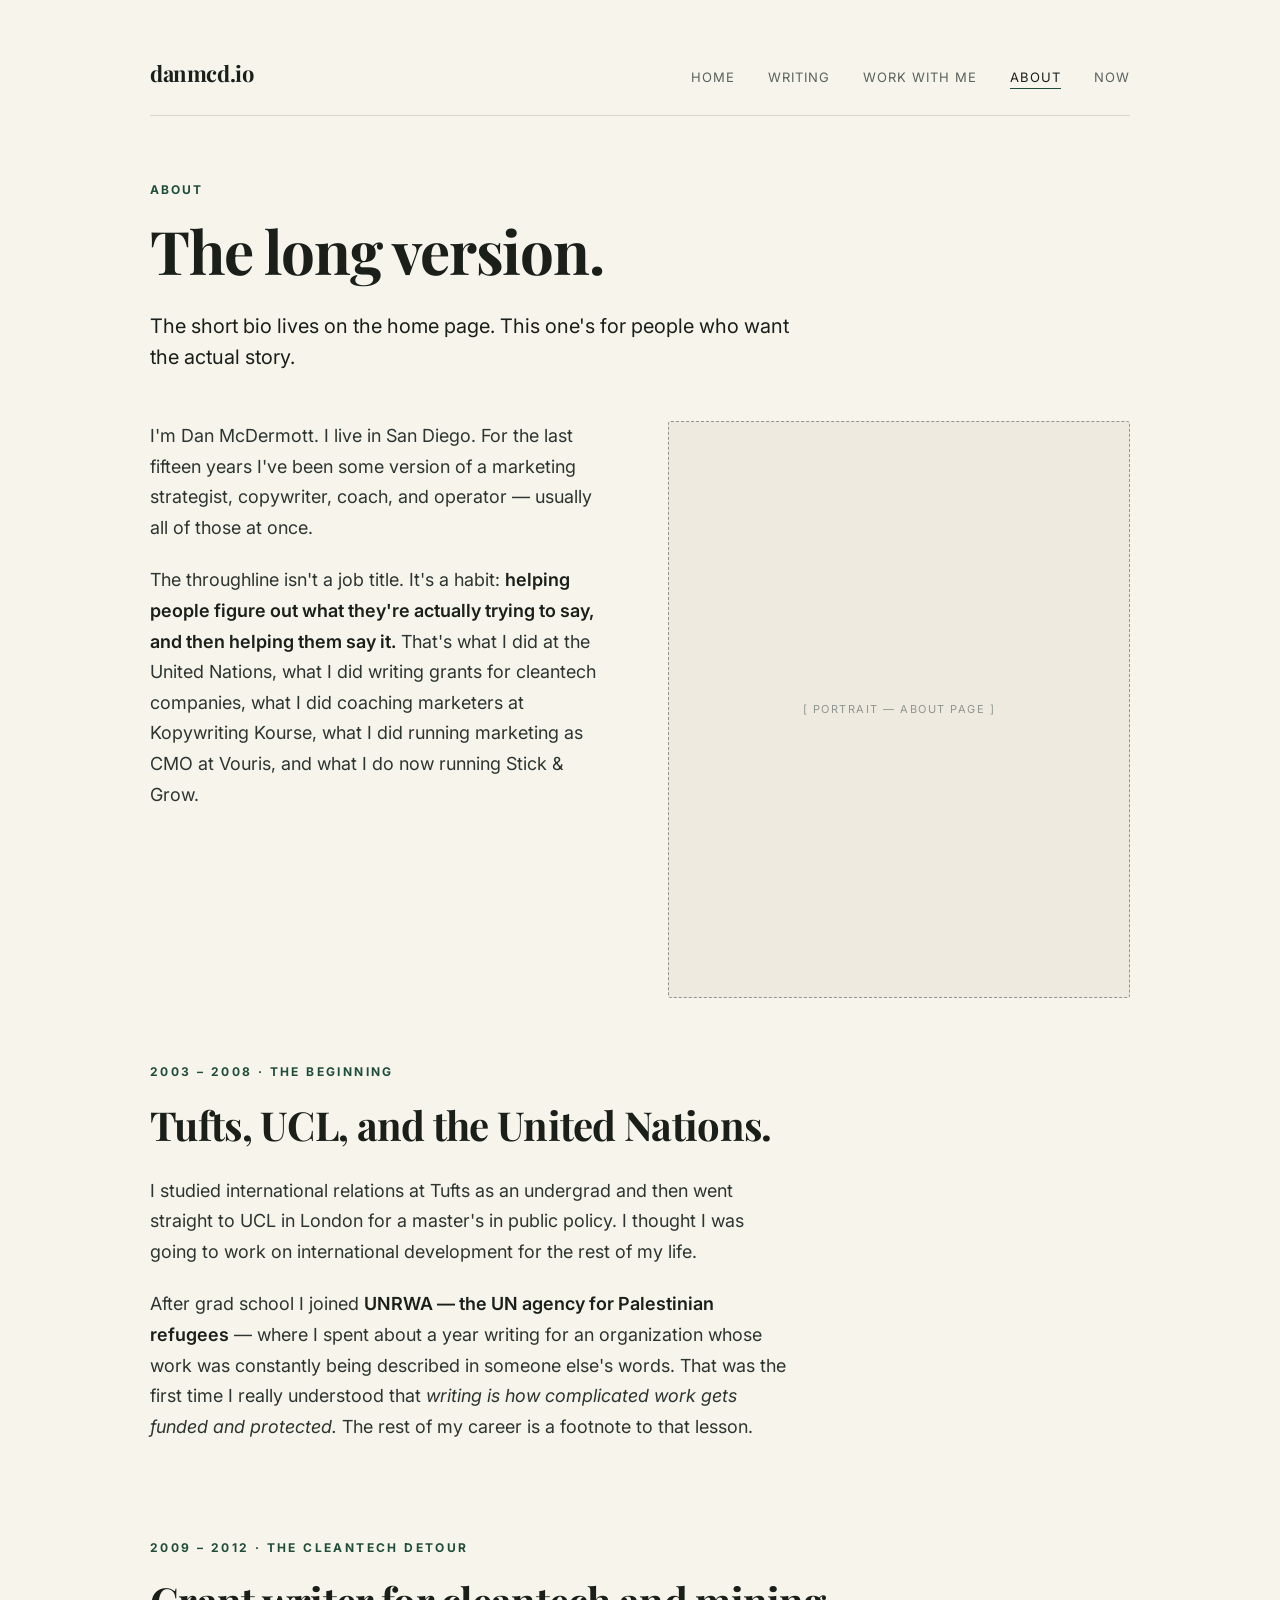
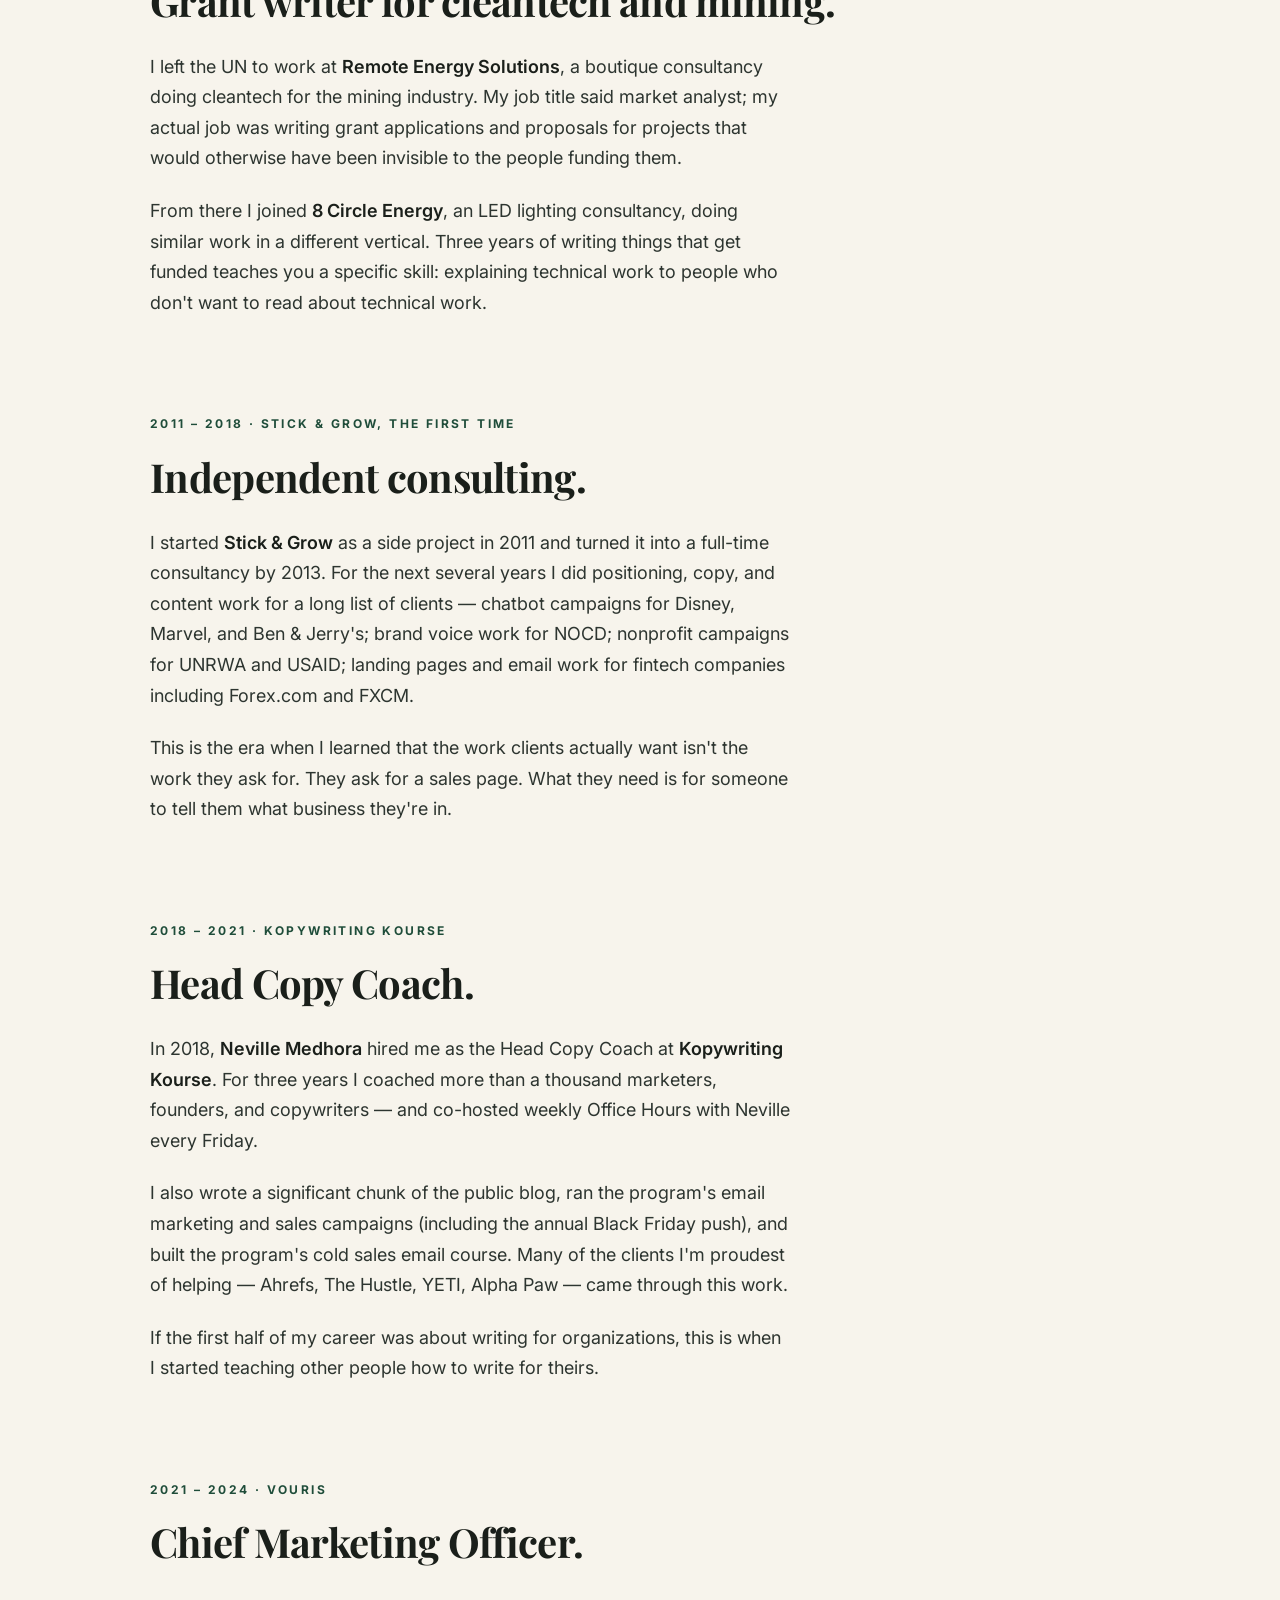
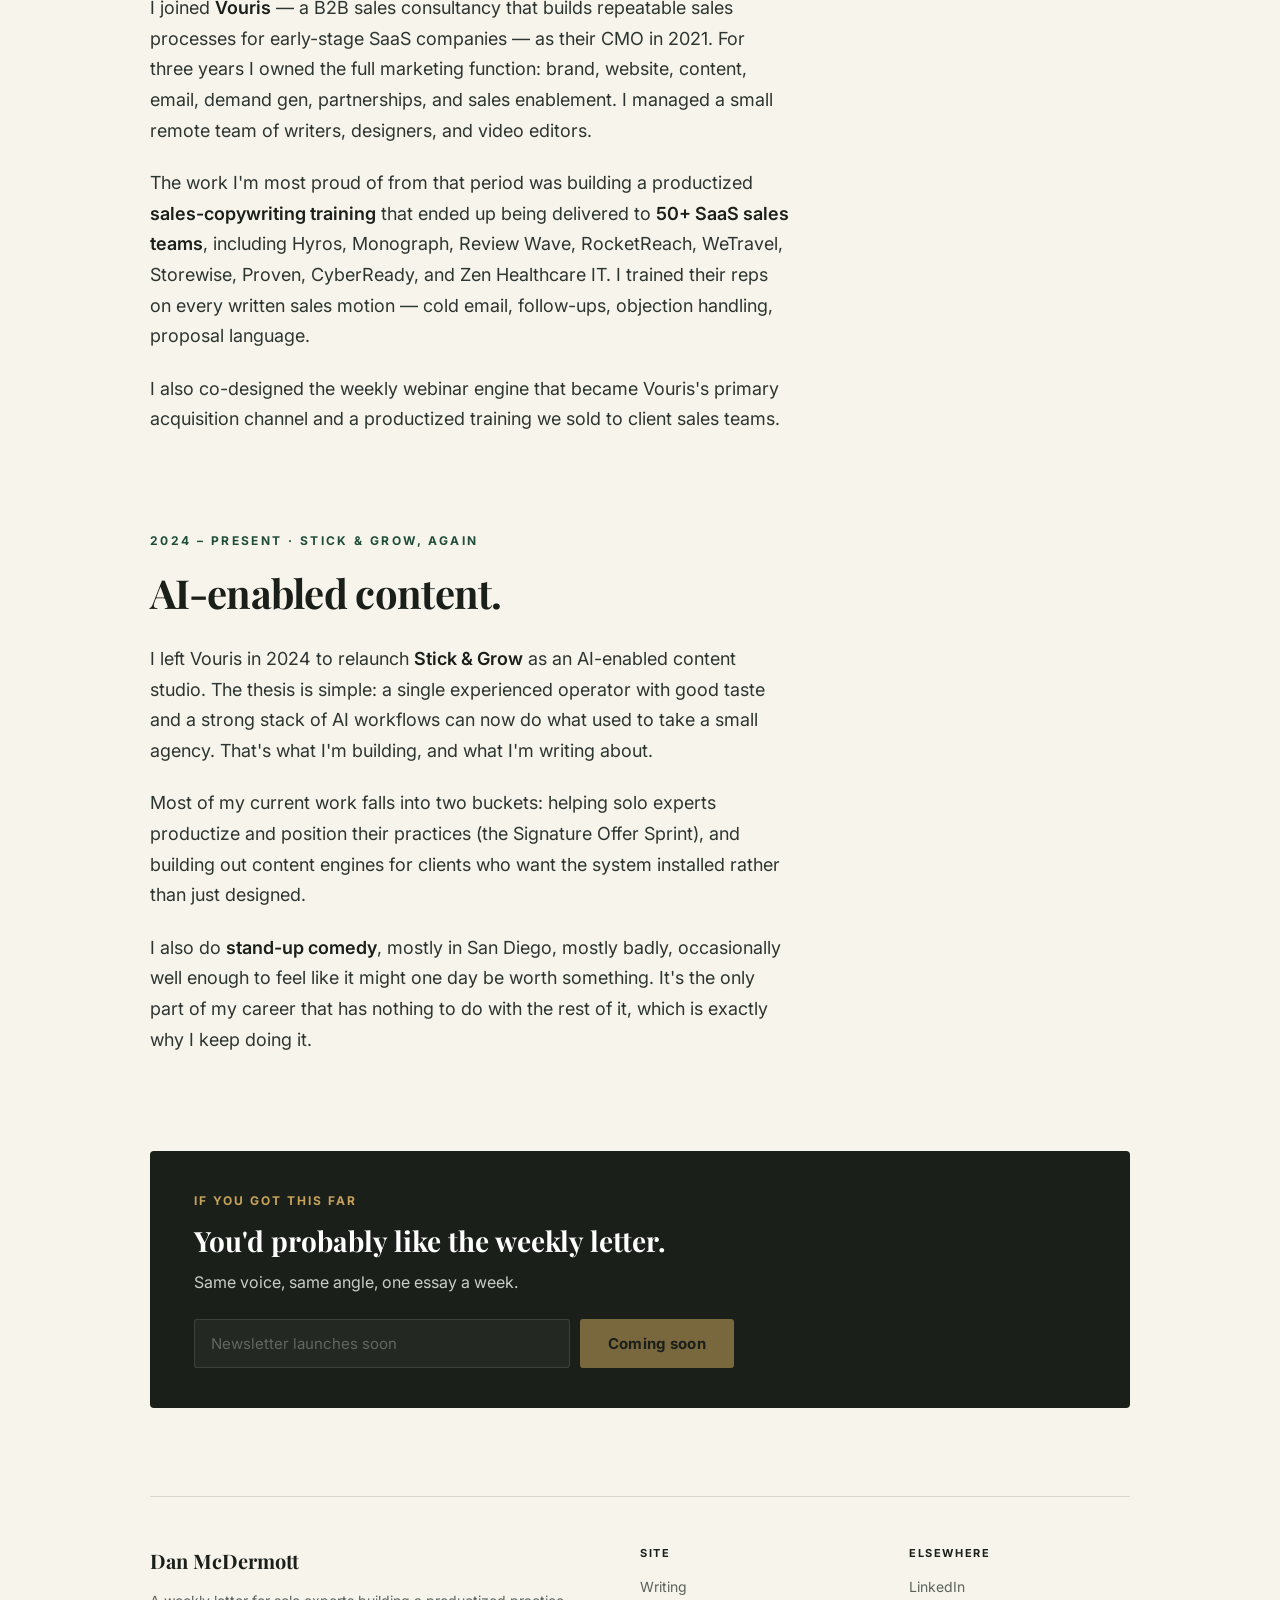
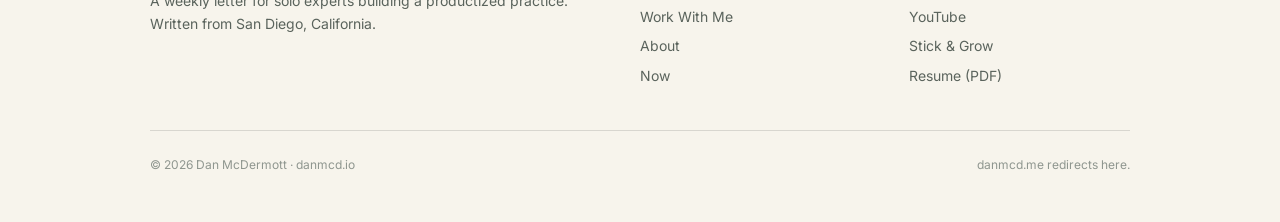
==== about.html @ 6cf6d6eb "Initial commit — danmcd.io personal site 5-page editorial static site for solo consultants and coach" ====
<!DOCTYPE html>
<html lang="en">
<head>
  <meta charset="UTF-8" />
  <meta name="viewport" content="width=device-width, initial-scale=1.0" />
  <title>About — Dan McDermott</title>
  <meta name="description" content="The long version of Dan McDermott's career — from the UN to cleantech to Kopywriting Kourse to Vouris to Stick & Grow." />
  <link rel="preconnect" href="https://fonts.googleapis.com" />
  <link rel="preconnect" href="https://fonts.gstatic.com" crossorigin />
  <link href="https://fonts.googleapis.com/css2?family=Inter:wght@400;500;600;700&family=Playfair+Display:ital,wght@0,400;0,700;1,700&display=swap" rel="stylesheet" />
  <link rel="stylesheet" href="styles.css" />
</head>
<body>

<div class="page">

  <header class="topbar">
    <div class="brand"><a href="index.html">danmcd.io</a></div>
    <nav>
      <a href="index.html">Home</a>
      <a href="writing.html">Writing</a>
      <a href="work.html">Work With Me</a>
      <a href="about.html" class="active">About</a>
      <a href="now.html">Now</a>
    </nav>
  </header>

  <!-- ============ HEADER ============ -->
  <section style="margin-bottom: 48px;">
    <span class="eyebrow">About</span>
    <h1>The long version.</h1>
    <p class="lead" style="margin-top: 24px;">
      The short bio lives on the home page. This one's for people who want the actual story.
    </p>
  </section>

  <!-- ============ PHOTO + INTRO ============ -->
  <div class="two-col" style="margin-bottom: 64px; gap: 56px;">
    <div class="prose-bio">
      <p>I'm Dan McDermott. I live in San Diego. For the last fifteen years I've been some version of a marketing strategist, copywriter, coach, and operator — usually all of those at once.</p>
      <p>The throughline isn't a job title. It's a habit: <strong>helping people figure out what they're actually trying to say, and then helping them say it.</strong> That's what I did at the United Nations, what I did writing grants for cleantech companies, what I did coaching marketers at Kopywriting Kourse, what I did running marketing as CMO at Vouris, and what I do now running Stick &amp; Grow.</p>
    </div>
    <div class="photo portrait" data-placeholder>
      <!-- Replace with: <img src="assets/images/about-portrait.jpg" alt="Dan McDermott" /> -->
      [ Portrait — about page ]
    </div>
  </div>

  <!-- ============ STORY SECTIONS ============ -->
  <section>
    <div class="container" style="margin: 0;">
      <span class="section-eyebrow">2003 – 2008 · The beginning</span>
      <h2>Tufts, UCL, and the United Nations.</h2>
      <div class="prose-bio" style="margin-top: 24px;">
        <p>I studied international relations at Tufts as an undergrad and then went straight to UCL in London for a master's in public policy. I thought I was going to work on international development for the rest of my life.</p>
        <p>After grad school I joined <strong>UNRWA — the UN agency for Palestinian refugees</strong> — where I spent about a year writing for an organization whose work was constantly being described in someone else's words. That was the first time I really understood that <em>writing is how complicated work gets funded and protected.</em> The rest of my career is a footnote to that lesson.</p>
      </div>
    </div>
  </section>

  <section>
    <div class="container" style="margin: 0;">
      <span class="section-eyebrow">2009 – 2012 · The cleantech detour</span>
      <h2>Grant writer for cleantech and mining.</h2>
      <div class="prose-bio" style="margin-top: 24px;">
        <p>I left the UN to work at <strong>Remote Energy Solutions</strong>, a boutique consultancy doing cleantech for the mining industry. My job title said market analyst; my actual job was writing grant applications and proposals for projects that would otherwise have been invisible to the people funding them.</p>
        <p>From there I joined <strong>8 Circle Energy</strong>, an LED lighting consultancy, doing similar work in a different vertical. Three years of writing things that get funded teaches you a specific skill: explaining technical work to people who don't want to read about technical work.</p>
      </div>
    </div>
  </section>

  <section>
    <div class="container" style="margin: 0;">
      <span class="section-eyebrow">2011 – 2018 · Stick &amp; Grow, the first time</span>
      <h2>Independent consulting.</h2>
      <div class="prose-bio" style="margin-top: 24px;">
        <p>I started <strong>Stick &amp; Grow</strong> as a side project in 2011 and turned it into a full-time consultancy by 2013. For the next several years I did positioning, copy, and content work for a long list of clients — chatbot campaigns for Disney, Marvel, and Ben &amp; Jerry's; brand voice work for NOCD; nonprofit campaigns for UNRWA and USAID; landing pages and email work for fintech companies including Forex.com and FXCM.</p>
        <p>This is the era when I learned that the work clients actually want isn't the work they ask for. They ask for a sales page. What they need is for someone to tell them what business they're in.</p>
      </div>
    </div>
  </section>

  <section>
    <div class="container" style="margin: 0;">
      <span class="section-eyebrow">2018 – 2021 · Kopywriting Kourse</span>
      <h2>Head Copy Coach.</h2>
      <div class="prose-bio" style="margin-top: 24px;">
        <p>In 2018, <strong>Neville Medhora</strong> hired me as the Head Copy Coach at <strong>Kopywriting Kourse</strong>. For three years I coached more than a thousand marketers, founders, and copywriters — and co-hosted weekly Office Hours with Neville every Friday.</p>
        <p>I also wrote a significant chunk of the public blog, ran the program's email marketing and sales campaigns (including the annual Black Friday push), and built the program's cold sales email course. Many of the clients I'm proudest of helping — Ahrefs, The Hustle, YETI, Alpha Paw — came through this work.</p>
        <p>If the first half of my career was about writing for organizations, this is when I started teaching other people how to write for theirs.</p>
      </div>
    </div>
  </section>

  <section>
    <div class="container" style="margin: 0;">
      <span class="section-eyebrow">2021 – 2024 · Vouris</span>
      <h2>Chief Marketing Officer.</h2>
      <div class="prose-bio" style="margin-top: 24px;">
        <p>I joined <strong>Vouris</strong> — a B2B sales consultancy that builds repeatable sales processes for early-stage SaaS companies — as their CMO in 2021. For three years I owned the full marketing function: brand, website, content, email, demand gen, partnerships, and sales enablement. I managed a small remote team of writers, designers, and video editors.</p>
        <p>The work I'm most proud of from that period was building a productized <strong>sales-copywriting training</strong> that ended up being delivered to <strong>50+ SaaS sales teams</strong>, including Hyros, Monograph, Review Wave, RocketReach, WeTravel, Storewise, Proven, CyberReady, and Zen Healthcare IT. I trained their reps on every written sales motion — cold email, follow-ups, objection handling, proposal language.</p>
        <p>I also co-designed the weekly webinar engine that became Vouris's primary acquisition channel and a productized training we sold to client sales teams.</p>
      </div>
    </div>
  </section>

  <section>
    <div class="container" style="margin: 0;">
      <span class="section-eyebrow">2024 – present · Stick &amp; Grow, again</span>
      <h2>AI-enabled content.</h2>
      <div class="prose-bio" style="margin-top: 24px;">
        <p>I left Vouris in 2024 to relaunch <strong>Stick &amp; Grow</strong> as an AI-enabled content studio. The thesis is simple: a single experienced operator with good taste and a strong stack of AI workflows can now do what used to take a small agency. That's what I'm building, and what I'm writing about.</p>
        <p>Most of my current work falls into two buckets: helping solo experts productize and position their practices (the Signature Offer Sprint), and building out content engines for clients who want the system installed rather than just designed.</p>
        <p>I also do <strong>stand-up comedy</strong>, mostly in San Diego, mostly badly, occasionally well enough to feel like it might one day be worth something. It's the only part of my career that has nothing to do with the rest of it, which is exactly why I keep doing it.</p>
      </div>
    </div>
  </section>

  <!-- ============ CTA ============ -->
  <div class="optin" style="margin-top: 64px;">
    <div class="optin-lead">If you got this far</div>
    <div class="optin-title">You'd probably like the weekly letter.</div>
    <div class="optin-body">
      Same voice, same angle, one essay a week.
    </div>
    <form class="optin-form" action="#" method="post" onsubmit="event.preventDefault(); return false;">
      <input class="optin-input" type="email" placeholder="Newsletter launches soon" disabled aria-disabled="true" />
      <button class="optin-btn" type="button" disabled aria-disabled="true">Coming soon</button>
    </form>
  </div>

  <!-- ============ FOOTER ============ -->
  <footer>
    <div class="foot-grid">
      <div>
        <div class="foot-brand">Dan McDermott</div>
        <p style="font-size: 14px; color: var(--muted); margin-bottom: 0;">
          A weekly letter for solo experts building a productized practice. Written from San Diego, California.
        </p>
      </div>
      <div class="foot-col">
        <h4>Site</h4>
        <a href="writing.html">Writing</a>
        <a href="work.html">Work With Me</a>
        <a href="about.html">About</a>
        <a href="now.html">Now</a>
      </div>
      <div class="foot-col">
        <h4>Elsewhere</h4>
        <a href="https://linkedin.com/in/danmcdermott">LinkedIn</a>
        <a href="#">YouTube</a>
        <a href="https://stickandgrow.co">Stick &amp; Grow</a>
        <a href="assets/Dan-McDermott-Resume.pdf">Resume (PDF)</a>
      </div>
    </div>
    <div class="foot-bottom">
      <span>© 2026 Dan McDermott · danmcd.io</span>
      <span>danmcd.me redirects here.</span>
    </div>
  </footer>

</div>

</body>
</html>
---- styles.css ----
/* =====================================================================
   danmcd.io — shared styles
   Editorial-magazine personal site. Forest green + warm gold on cream.
   Built for browser display (not print). Photos sit in /assets/images/.
   ===================================================================== */

:root {
  --ink: #1a1f1a;
  --body: #2d3530;
  --muted: #5a635c;
  --light: #8f968f;
  --rule: #d8d6cf;
  --accent: #1f4d3a;      /* deep forest green */
  --accent-soft: #2a5f48;
  --paper: #f7f4ec;       /* warm cream */
  --paper-deep: #efeae0;
  --highlight: #c8a35a;   /* warm gold */
  --white: #ffffff;

  --serif: 'Playfair Display', 'Source Serif Pro', Georgia, 'Times New Roman', serif;
  --sans: 'Inter', 'Helvetica Neue', -apple-system, BlinkMacSystemFont, Arial, sans-serif;
}

/* ============ RESET ============ */
*, *::before, *::after { box-sizing: border-box; margin: 0; padding: 0; }

html { scroll-behavior: smooth; }

body {
  font-family: var(--sans);
  font-size: 17px;
  line-height: 1.6;
  color: var(--body);
  background: var(--paper);
  -webkit-font-smoothing: antialiased;
  -moz-osx-font-smoothing: grayscale;
}

a { color: var(--accent); text-decoration: none; transition: opacity 0.15s ease; }
a:hover { opacity: 0.7; }

img { max-width: 100%; height: auto; display: block; }

/* ============ LAYOUT ============ */
.page {
  max-width: 1100px;
  margin: 0 auto;
  padding: 56px 60px 48px;
}
.container { max-width: 720px; margin: 0 auto; }
.wide { max-width: 900px; margin: 0 auto; }

/* ============ TOP BAR ============ */
.topbar {
  display: flex;
  justify-content: space-between;
  align-items: baseline;
  padding-bottom: 24px;
  margin-bottom: 64px;
  border-bottom: 0.5px solid var(--rule);
}
.topbar .brand {
  font-family: var(--serif);
  font-size: 22px;
  font-weight: 700;
  color: var(--ink);
  letter-spacing: -0.4px;
}
.topbar .brand a { color: var(--ink); }
.topbar nav {
  font-size: 13px;
  letter-spacing: 1px;
  text-transform: uppercase;
  color: var(--muted);
}
.topbar nav a {
  color: var(--muted);
  margin-left: 28px;
}
.topbar nav a.active {
  color: var(--ink);
  border-bottom: 1.5px solid var(--accent);
  padding-bottom: 3px;
}

/* ============ TYPOGRAPHY ============ */
h1 {
  font-family: var(--serif);
  font-size: 60px;
  line-height: 1.06;
  font-weight: 700;
  color: var(--ink);
  letter-spacing: -1.2px;
  margin-bottom: 28px;
}
h1 em, h2 em, h3 em {
  font-style: italic;
  color: var(--accent);
  font-weight: 700;
}

h2 {
  font-family: var(--serif);
  font-size: 40px;
  line-height: 1.15;
  font-weight: 700;
  color: var(--ink);
  letter-spacing: -0.7px;
  margin-bottom: 28px;
}

h3 {
  font-family: var(--serif);
  font-size: 24px;
  line-height: 1.25;
  font-weight: 700;
  color: var(--ink);
  margin-bottom: 12px;
}

p {
  margin-bottom: 18px;
  font-size: 17px;
  line-height: 1.65;
}

p.lead {
  font-size: 20px;
  line-height: 1.55;
  color: var(--ink);
  max-width: 640px;
}

strong { color: var(--ink); font-weight: 600; }

.eyebrow {
  font-size: 12px;
  text-transform: uppercase;
  letter-spacing: 2px;
  color: var(--accent);
  font-weight: 700;
  margin-bottom: 20px;
  display: block;
}

.section-eyebrow {
  font-size: 12px;
  text-transform: uppercase;
  letter-spacing: 2.4px;
  color: var(--accent);
  font-weight: 700;
  margin-bottom: 20px;
  display: block;
}

/* ============ SECTIONS ============ */
section { margin-bottom: 96px; }
section:last-child { margin-bottom: 0; }

.divider {
  border-top: 0.5px solid var(--rule);
  margin: 64px 0;
}

/* ============ HERO ============ */
.hero {
  display: grid;
  grid-template-columns: 1.6fr 1fr;
  gap: 56px;
  align-items: center;
  margin-bottom: 88px;
}
.hero-sub {
  font-size: 19px;
  line-height: 1.55;
  color: var(--body);
  max-width: 560px;
}

/* ============ PHOTOS ============ */
.photo {
  background: var(--paper-deep);
  border-radius: 3px;
  overflow: hidden;
  display: flex;
  align-items: center;
  justify-content: center;
}
.photo img { width: 100%; height: 100%; object-fit: cover; }
.photo.portrait { aspect-ratio: 4 / 5; }
.photo.square { aspect-ratio: 1 / 1; }
.photo.wide { aspect-ratio: 16 / 9; }
.photo.landscape { aspect-ratio: 3 / 2; }

/* placeholder treatment when no image is set */
.photo[data-placeholder] {
  border: 1px dashed var(--light);
  color: var(--light);
  font-size: 11px;
  letter-spacing: 1.5px;
  text-transform: uppercase;
  text-align: center;
  padding: 24px;
}

/* ============ OPT-IN ============ */
.optin {
  background: var(--ink);
  color: var(--paper);
  padding: 40px 44px;
  border-radius: 4px;
  margin-bottom: 88px;
}
.optin-lead {
  font-size: 12px;
  text-transform: uppercase;
  letter-spacing: 2px;
  color: var(--highlight);
  font-weight: 700;
  margin-bottom: 14px;
}
.optin-title {
  font-family: var(--serif);
  font-size: 28px;
  font-weight: 700;
  line-height: 1.2;
  margin-bottom: 12px;
  color: var(--white);
}
.optin-body {
  font-size: 16px;
  color: #c8cec9;
  margin-bottom: 24px;
  max-width: 560px;
  line-height: 1.55;
}
.optin-form {
  display: flex;
  gap: 10px;
  align-items: stretch;
  max-width: 540px;
}
.optin-input {
  flex: 1;
  background: rgba(255,255,255,0.07);
  border: 1px solid rgba(255,255,255,0.2);
  color: var(--paper);
  padding: 14px 16px;
  border-radius: 3px;
  font-size: 15px;
  font-family: inherit;
  outline: none;
  transition: border-color 0.15s ease;
}
.optin-input::placeholder { color: var(--light); }
.optin-input:focus { border-color: var(--highlight); }
.optin-btn {
  background: var(--highlight);
  color: var(--ink);
  padding: 14px 28px;
  border: none;
  border-radius: 3px;
  font-size: 15px;
  font-weight: 700;
  font-family: inherit;
  letter-spacing: 0.3px;
  cursor: pointer;
  white-space: nowrap;
  transition: opacity 0.15s ease;
}
.optin-btn:hover { opacity: 0.9; }
.optin-btn:disabled { opacity: 0.55; cursor: not-allowed; }
.optin-btn:disabled:hover { opacity: 0.55; }
.optin-input:disabled { opacity: 0.6; cursor: not-allowed; }
.optin-fineprint {
  margin-top: 16px;
  font-size: 13px;
  color: var(--light);
}

/* ============ BULLETS ============ */
.bullets {
  list-style: none;
  margin-top: 24px;
}
.bullets li {
  padding-left: 32px;
  position: relative;
  margin-bottom: 18px;
  font-size: 17px;
  line-height: 1.6;
}
.bullets li::before {
  content: "→";
  position: absolute;
  left: 0;
  top: 0;
  color: var(--accent);
  font-weight: 700;
}

/* ============ TWO-COL ============ */
.two-col {
  display: grid;
  grid-template-columns: 1fr 1fr;
  gap: 64px;
  align-items: start;
}
.two-col.flip { grid-template-columns: 0.85fr 1.4fr; }
.two-col.video { grid-template-columns: 1fr 1fr; gap: 32px; }

/* ============ OFFER CARDS ============ */
.offer {
  border: 1px solid var(--rule);
  background: rgba(255,255,255,0.5);
  padding: 36px 40px;
  border-radius: 4px;
  margin-bottom: 24px;
  transition: border-color 0.2s ease, transform 0.2s ease;
}
.offer:hover {
  border-color: var(--accent);
  transform: translateY(-2px);
}
.offer-tag {
  font-size: 12px;
  text-transform: uppercase;
  letter-spacing: 1.6px;
  color: var(--accent);
  font-weight: 700;
  margin-bottom: 10px;
}
.offer-name {
  font-family: var(--serif);
  font-size: 24px;
  font-weight: 700;
  color: var(--ink);
  margin-bottom: 10px;
  letter-spacing: -0.3px;
}
.offer-desc {
  font-size: 16px;
  line-height: 1.55;
  color: var(--body);
  margin-bottom: 16px;
}
.offer-meta {
  font-size: 14px;
  color: var(--muted);
  border-top: 0.5px solid var(--rule);
  padding-top: 14px;
}
.offer-meta strong { color: var(--ink); }

/* ============ TESTIMONIAL QUOTES ============ */
.quote {
  border-left: 3px solid var(--accent);
  padding: 6px 0 6px 28px;
  margin-bottom: 36px;
}
.quote-text {
  font-family: var(--serif);
  font-size: 22px;
  line-height: 1.4;
  font-style: italic;
  color: var(--ink);
  margin-bottom: 12px;
}
.quote-attr {
  font-size: 14px;
  color: var(--muted);
  letter-spacing: 0.3px;
}
.quote-attr strong { color: var(--ink); }

/* ============ PROSE BIO ============ */
.prose-bio p {
  font-size: 18px;
  line-height: 1.7;
  margin-bottom: 22px;
  max-width: 640px;
}

.client-list {
  font-size: 15px;
  color: var(--muted);
  line-height: 1.75;
  padding: 24px 28px;
  background: var(--paper-deep);
  border-radius: 3px;
  margin-top: 20px;
}
.client-list .label {
  text-transform: uppercase;
  letter-spacing: 1.5px;
  font-size: 11px;
  color: var(--accent);
  font-weight: 700;
  display: block;
  margin-bottom: 10px;
}

/* ============ VIDEO BLOCK ============ */
.video-block {
  background: var(--ink);
  border-radius: 4px;
  aspect-ratio: 16 / 9;
  display: flex;
  align-items: center;
  justify-content: center;
  margin-bottom: 14px;
  position: relative;
  overflow: hidden;
  cursor: pointer;
  transition: transform 0.2s ease;
}
.video-block:hover { transform: scale(1.01); }
.video-block .play {
  width: 72px;
  height: 72px;
  border-radius: 50%;
  background: rgba(255,255,255,0.15);
  border: 1.5px solid rgba(255,255,255,0.55);
  display: flex;
  align-items: center;
  justify-content: center;
  color: #fff;
  font-size: 22px;
  padding-left: 5px;
}
.video-block .vid-label {
  position: absolute;
  bottom: 18px;
  left: 22px;
  right: 22px;
  color: #c8cec9;
  font-size: 13px;
  letter-spacing: 0.5px;
}
.video-caption {
  font-size: 14px;
  color: var(--muted);
  font-style: italic;
  line-height: 1.5;
}

/* ============ WRITING / ARCHIVE ============ */
.essay-list {
  list-style: none;
  margin-top: 32px;
}
.essay-item {
  padding: 28px 0;
  border-bottom: 0.5px solid var(--rule);
  display: grid;
  grid-template-columns: 120px 1fr;
  gap: 32px;
  align-items: baseline;
}
.essay-item:first-child { padding-top: 0; }
.essay-date {
  font-size: 13px;
  color: var(--muted);
  letter-spacing: 0.5px;
  text-transform: uppercase;
  font-variant-numeric: tabular-nums;
}
.essay-title {
  font-family: var(--serif);
  font-size: 24px;
  font-weight: 700;
  color: var(--ink);
  letter-spacing: -0.3px;
  margin-bottom: 6px;
  line-height: 1.25;
}
.essay-title a { color: var(--ink); }
.essay-excerpt {
  font-size: 16px;
  color: var(--body);
  line-height: 1.55;
  max-width: 560px;
}

/* ============ NOW PAGE ============ */
.now-block {
  margin-bottom: 40px;
}
.now-label {
  font-size: 12px;
  text-transform: uppercase;
  letter-spacing: 2px;
  color: var(--accent);
  font-weight: 700;
  margin-bottom: 12px;
  display: block;
}
.now-content {
  font-size: 17px;
  line-height: 1.65;
}
.now-updated {
  font-size: 13px;
  color: var(--muted);
  font-style: italic;
  margin-top: 32px;
}

/* ============ FOOTER ============ */
footer {
  border-top: 0.5px solid var(--rule);
  padding-top: 48px;
  margin-top: 80px;
  color: var(--muted);
  font-size: 14px;
  line-height: 1.6;
}
footer .foot-grid {
  display: grid;
  grid-template-columns: 2fr 1fr 1fr;
  gap: 48px;
  margin-bottom: 36px;
}
footer .foot-brand {
  font-family: var(--serif);
  font-size: 20px;
  color: var(--ink);
  margin-bottom: 12px;
  font-weight: 700;
}
footer .foot-col h4 {
  font-size: 11px;
  text-transform: uppercase;
  letter-spacing: 1.6px;
  color: var(--ink);
  margin-bottom: 14px;
  font-weight: 700;
  font-family: var(--sans);
}
footer .foot-col a, footer .foot-col span {
  display: block;
  color: var(--muted);
  margin-bottom: 7px;
  font-size: 14px;
}
footer .foot-bottom {
  padding-top: 24px;
  border-top: 0.5px solid var(--rule);
  display: flex;
  justify-content: space-between;
  font-size: 12px;
  color: var(--light);
}

/* ============ RESPONSIVE ============ */
@media (max-width: 820px) {
  .page { padding: 32px 24px; }
  .topbar { flex-direction: column; gap: 18px; align-items: flex-start; margin-bottom: 40px; }
  .topbar nav a { margin-left: 0; margin-right: 20px; }
  h1 { font-size: 40px; }
  h2 { font-size: 30px; }
  .hero { grid-template-columns: 1fr; gap: 32px; }
  .two-col, .two-col.flip, .two-col.video { grid-template-columns: 1fr; gap: 32px; }
  .optin { padding: 28px 24px; }
  .optin-form { flex-direction: column; }
  .optin-btn { width: 100%; }
  .essay-item { grid-template-columns: 1fr; gap: 8px; }
  footer .foot-grid { grid-template-columns: 1fr; gap: 28px; }
  footer .foot-bottom { flex-direction: column; gap: 8px; }
  section { margin-bottom: 64px; }
}
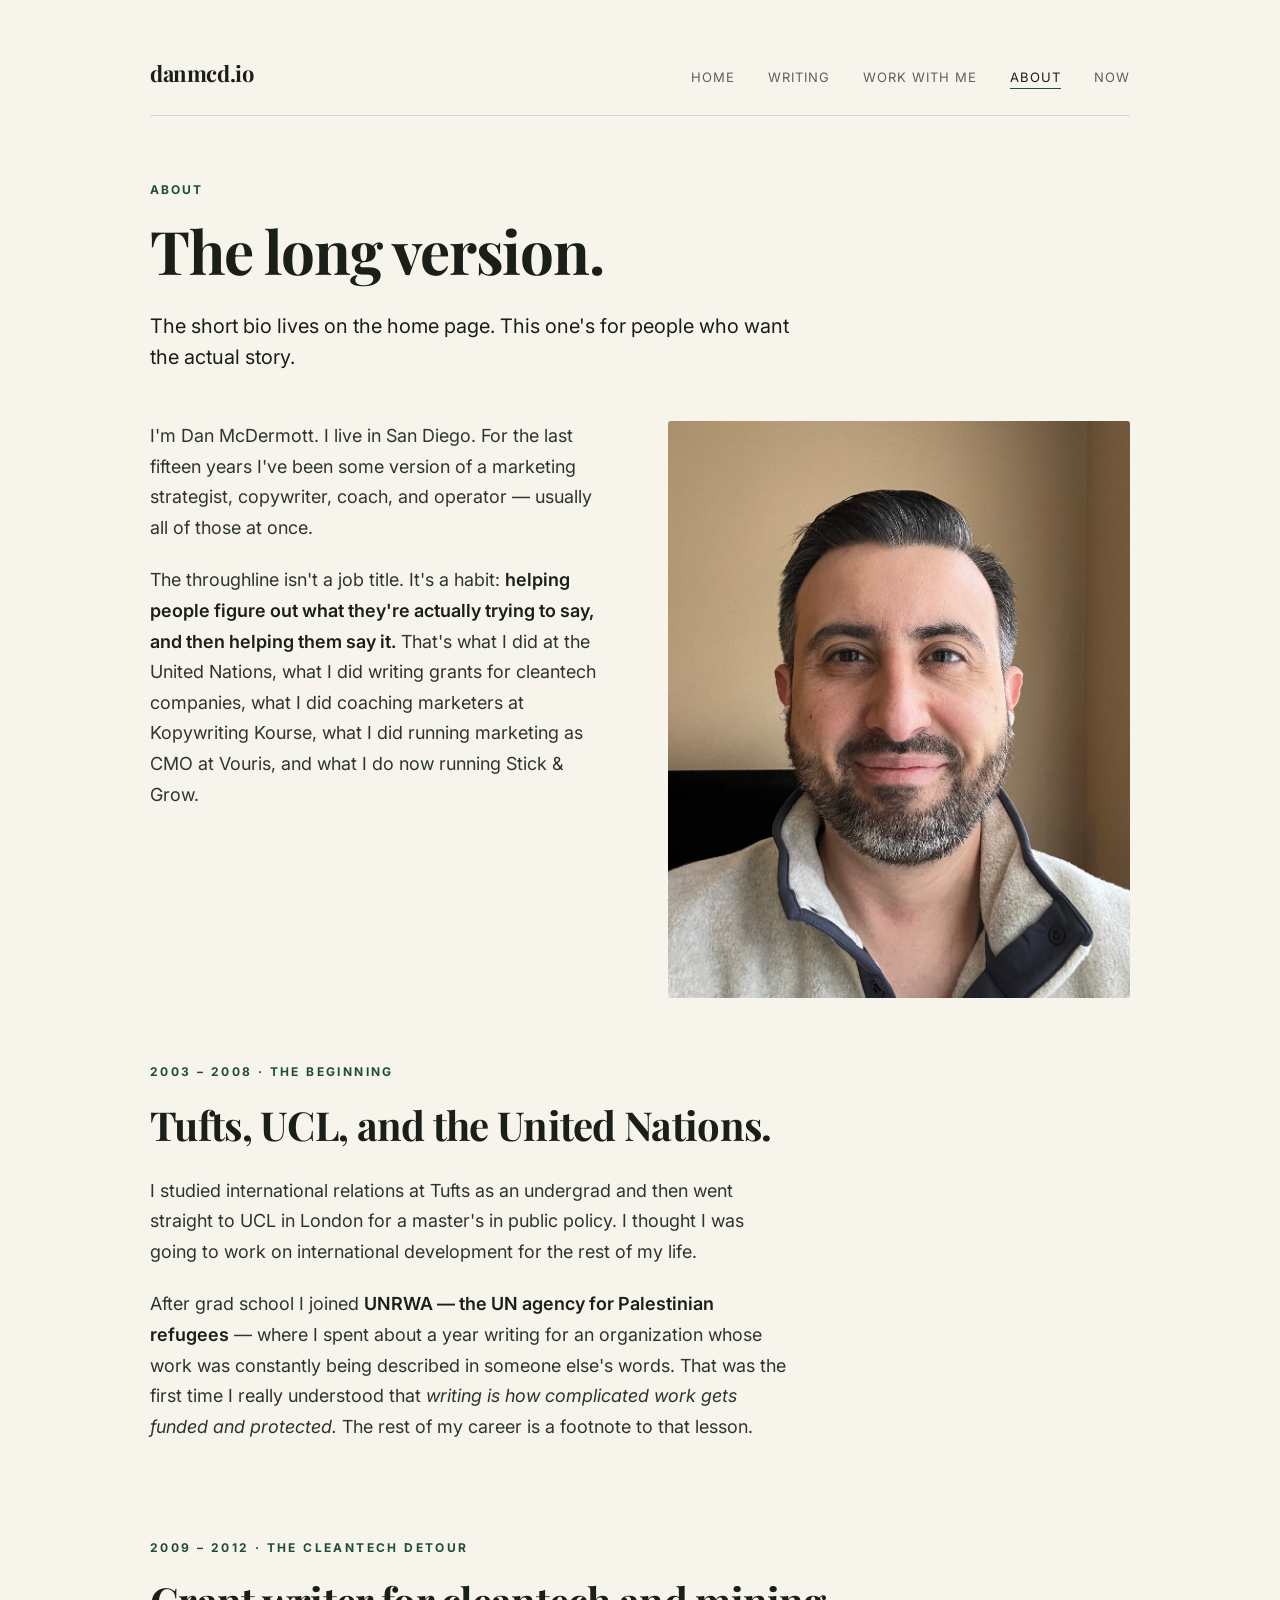
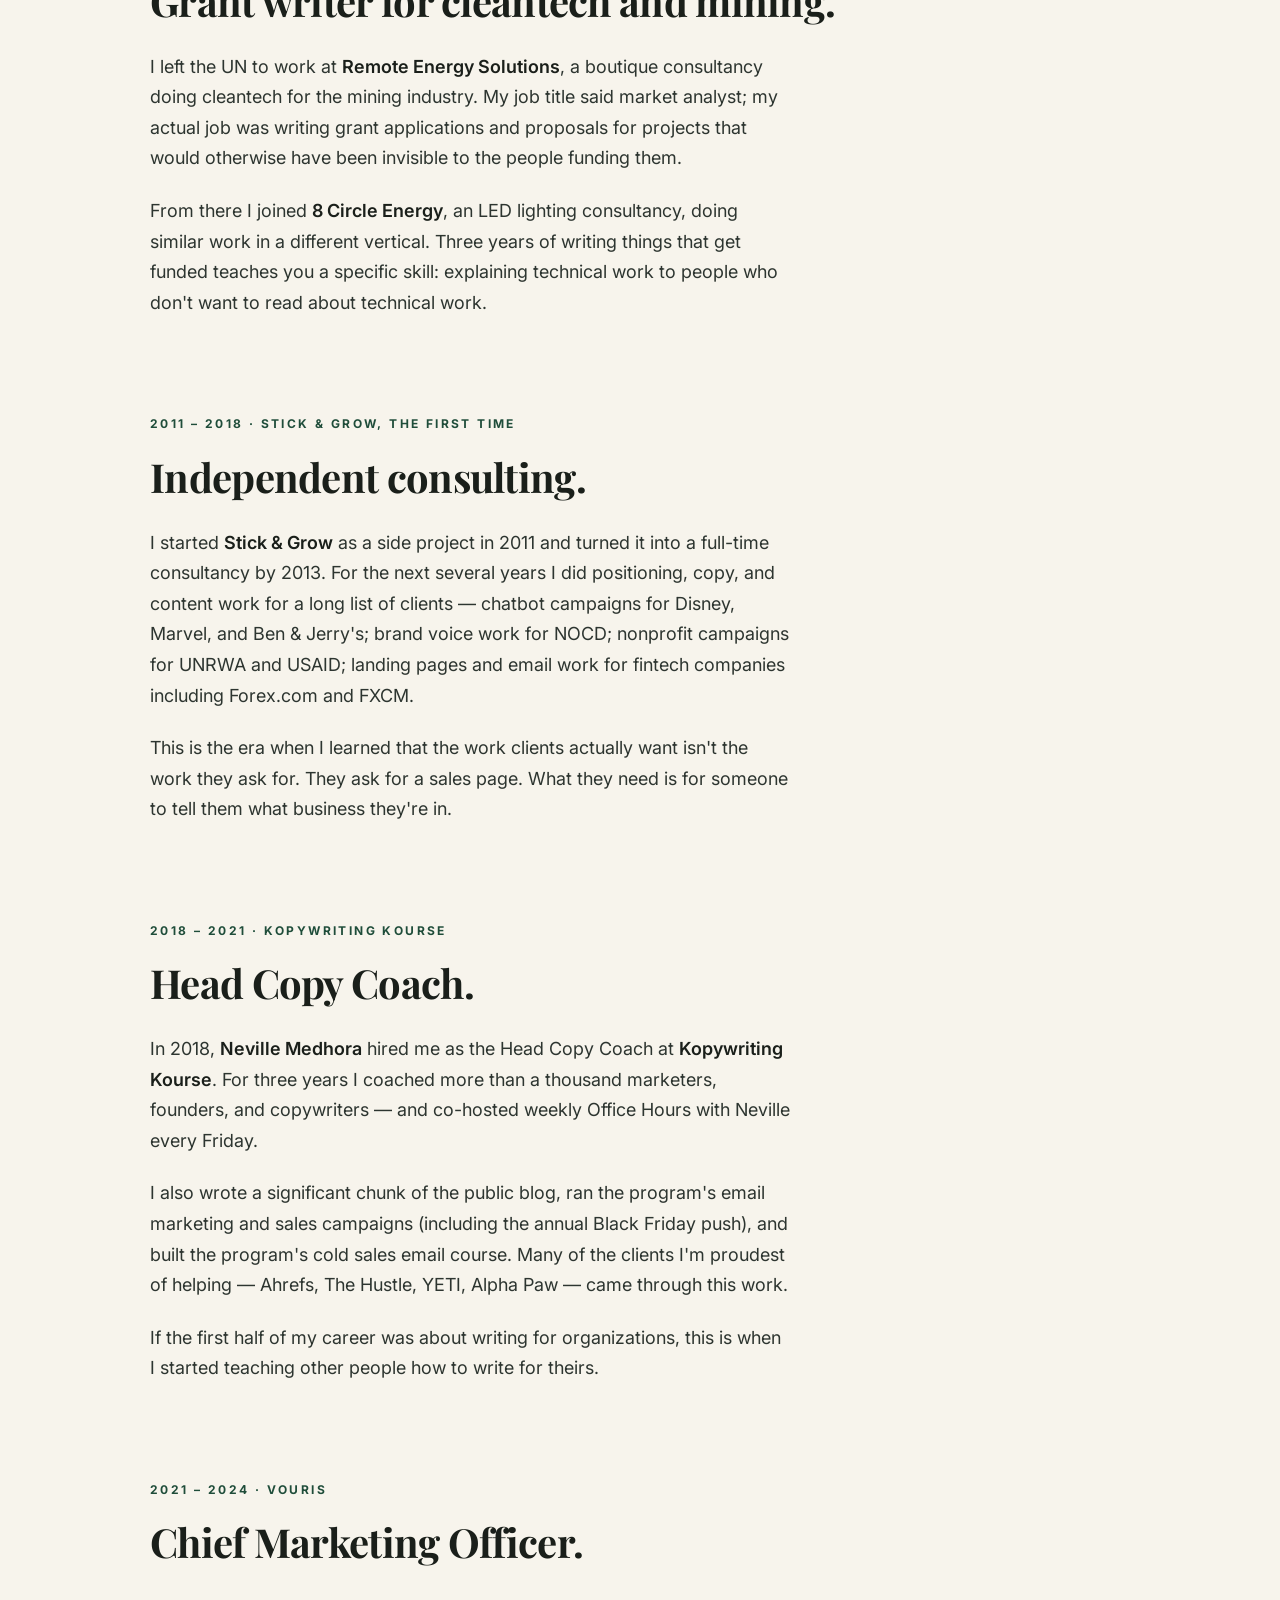
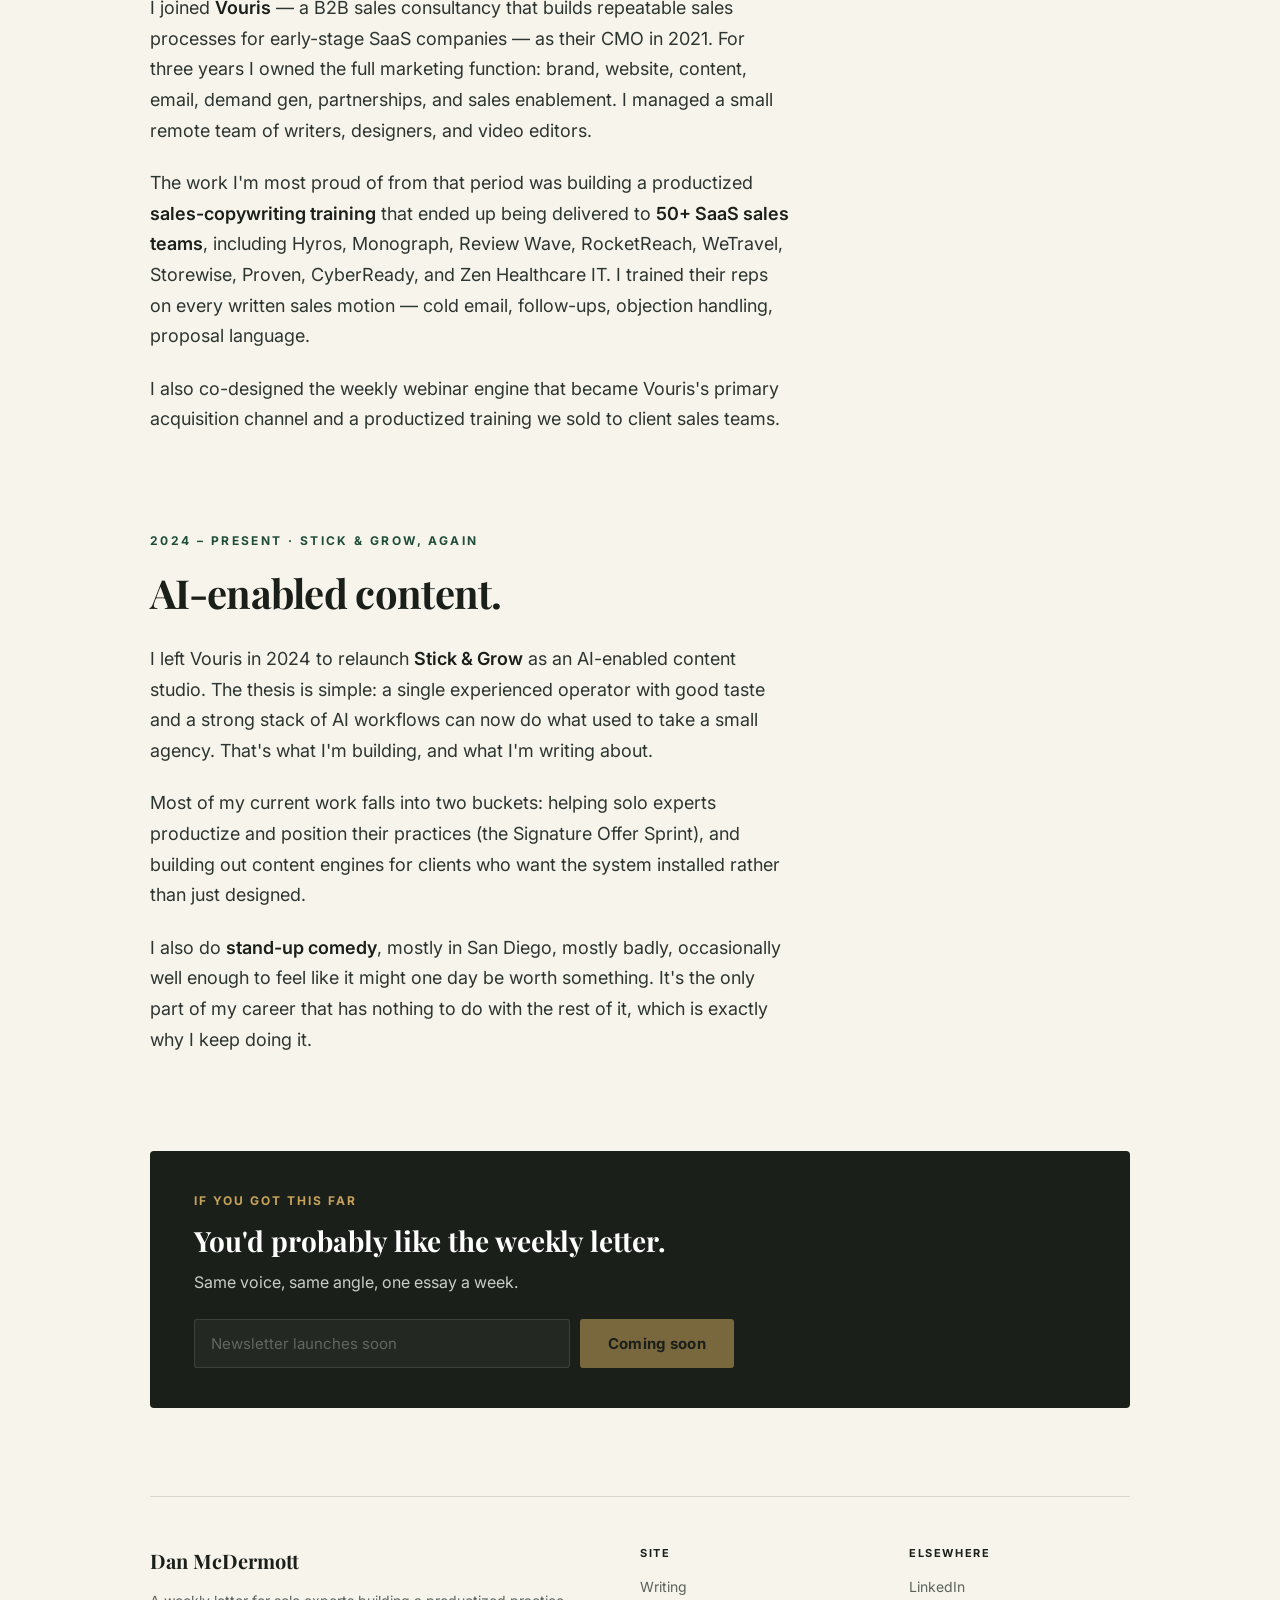
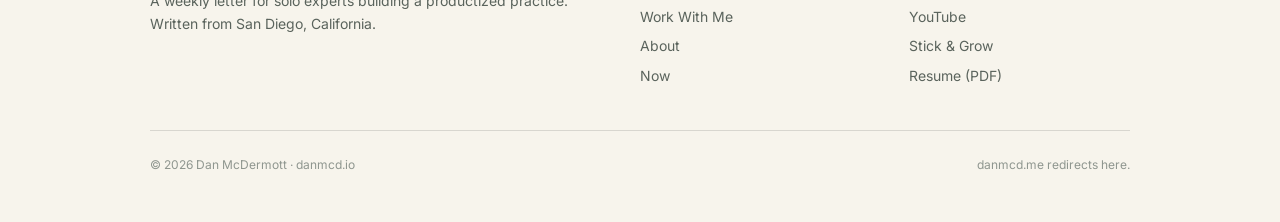
==== commit 4ff12649: "Add 4 real photos and swap placeholders for img tags - hero-portrait.jpg → index.html hero (4:5) - o" ====
--- a/about.html
+++ b/about.html
@@ -40,9 +40,8 @@
       <p>I'm Dan McDermott. I live in San Diego. For the last fifteen years I've been some version of a marketing strategist, copywriter, coach, and operator — usually all of those at once.</p>
       <p>The throughline isn't a job title. It's a habit: <strong>helping people figure out what they're actually trying to say, and then helping them say it.</strong> That's what I did at the United Nations, what I did writing grants for cleantech companies, what I did coaching marketers at Kopywriting Kourse, what I did running marketing as CMO at Vouris, and what I do now running Stick &amp; Grow.</p>
     </div>
-    <div class="photo portrait" data-placeholder>
-      <!-- Replace with: <img src="assets/images/about-portrait.jpg" alt="Dan McDermott" /> -->
-      [ Portrait — about page ]
+    <div class="photo portrait">
+      <img src="assets/images/about-portrait.jpg" alt="Dan McDermott" />
     </div>
   </div>
 
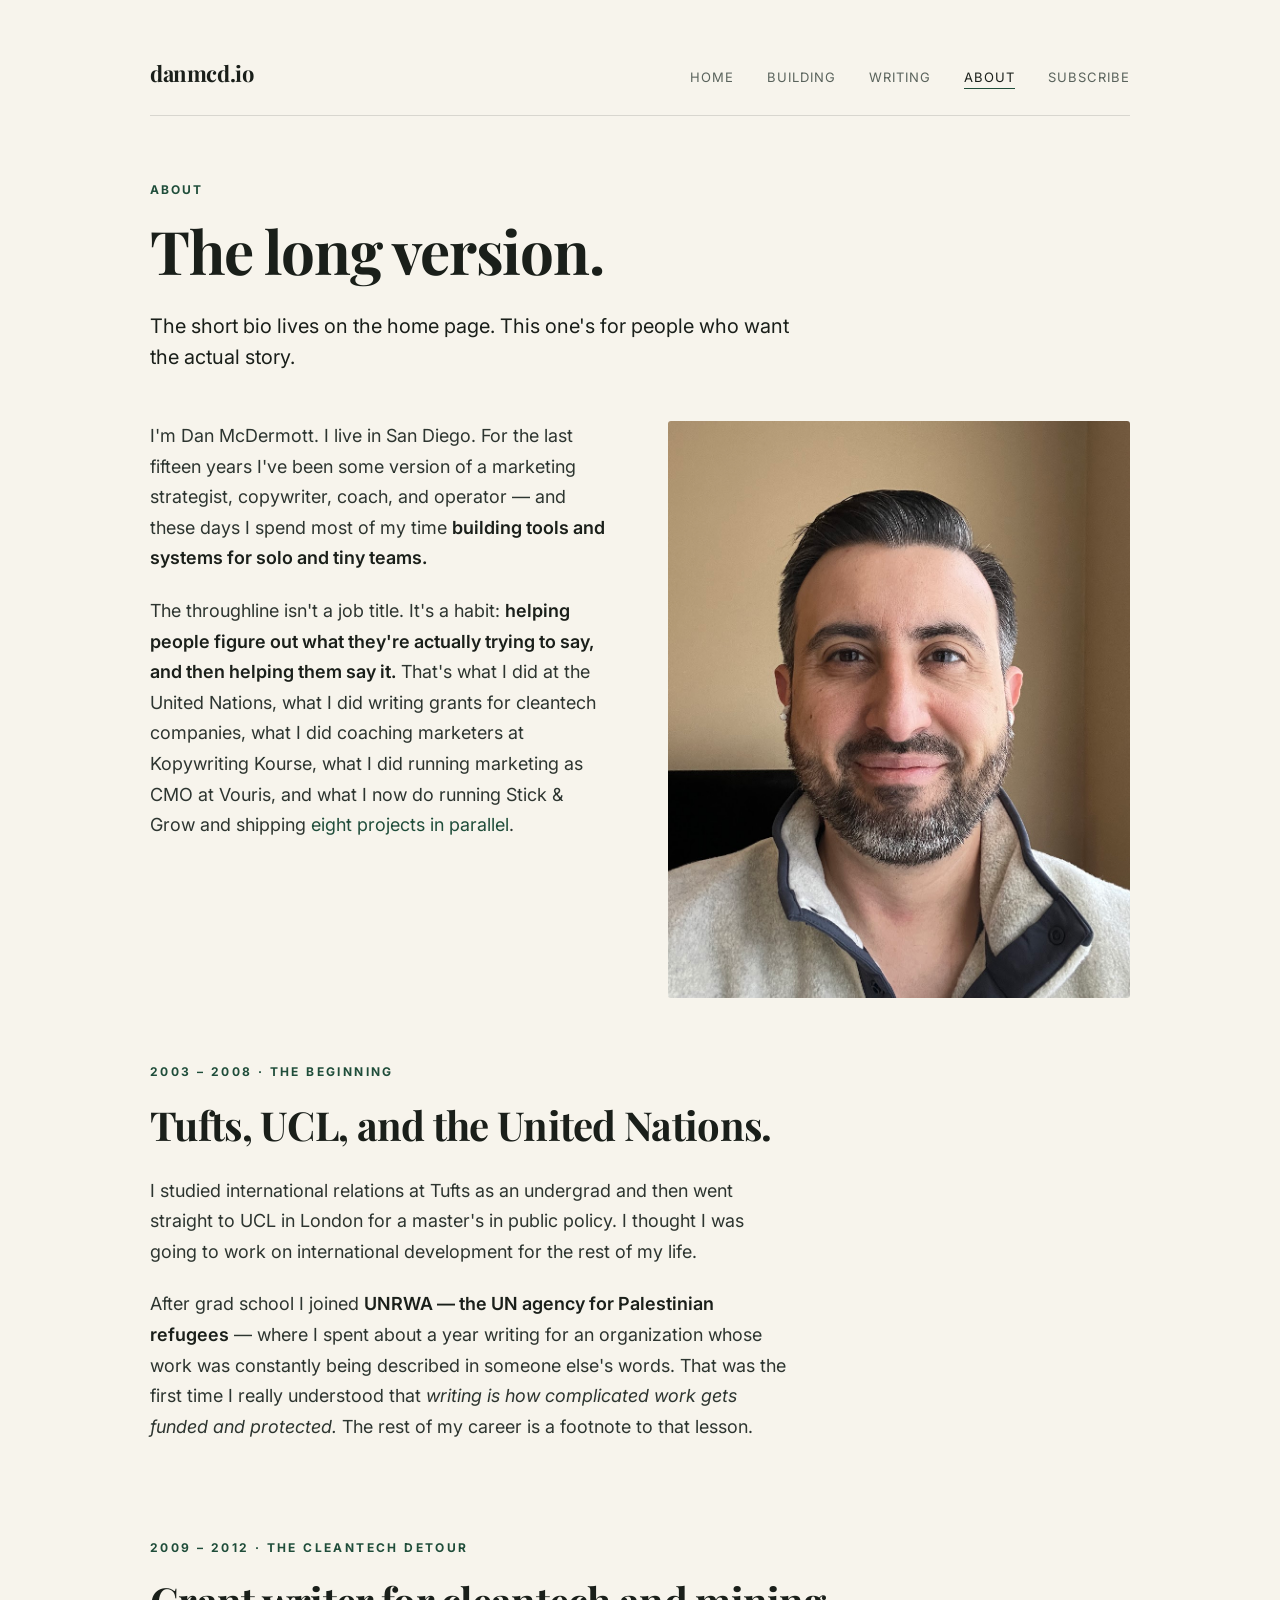
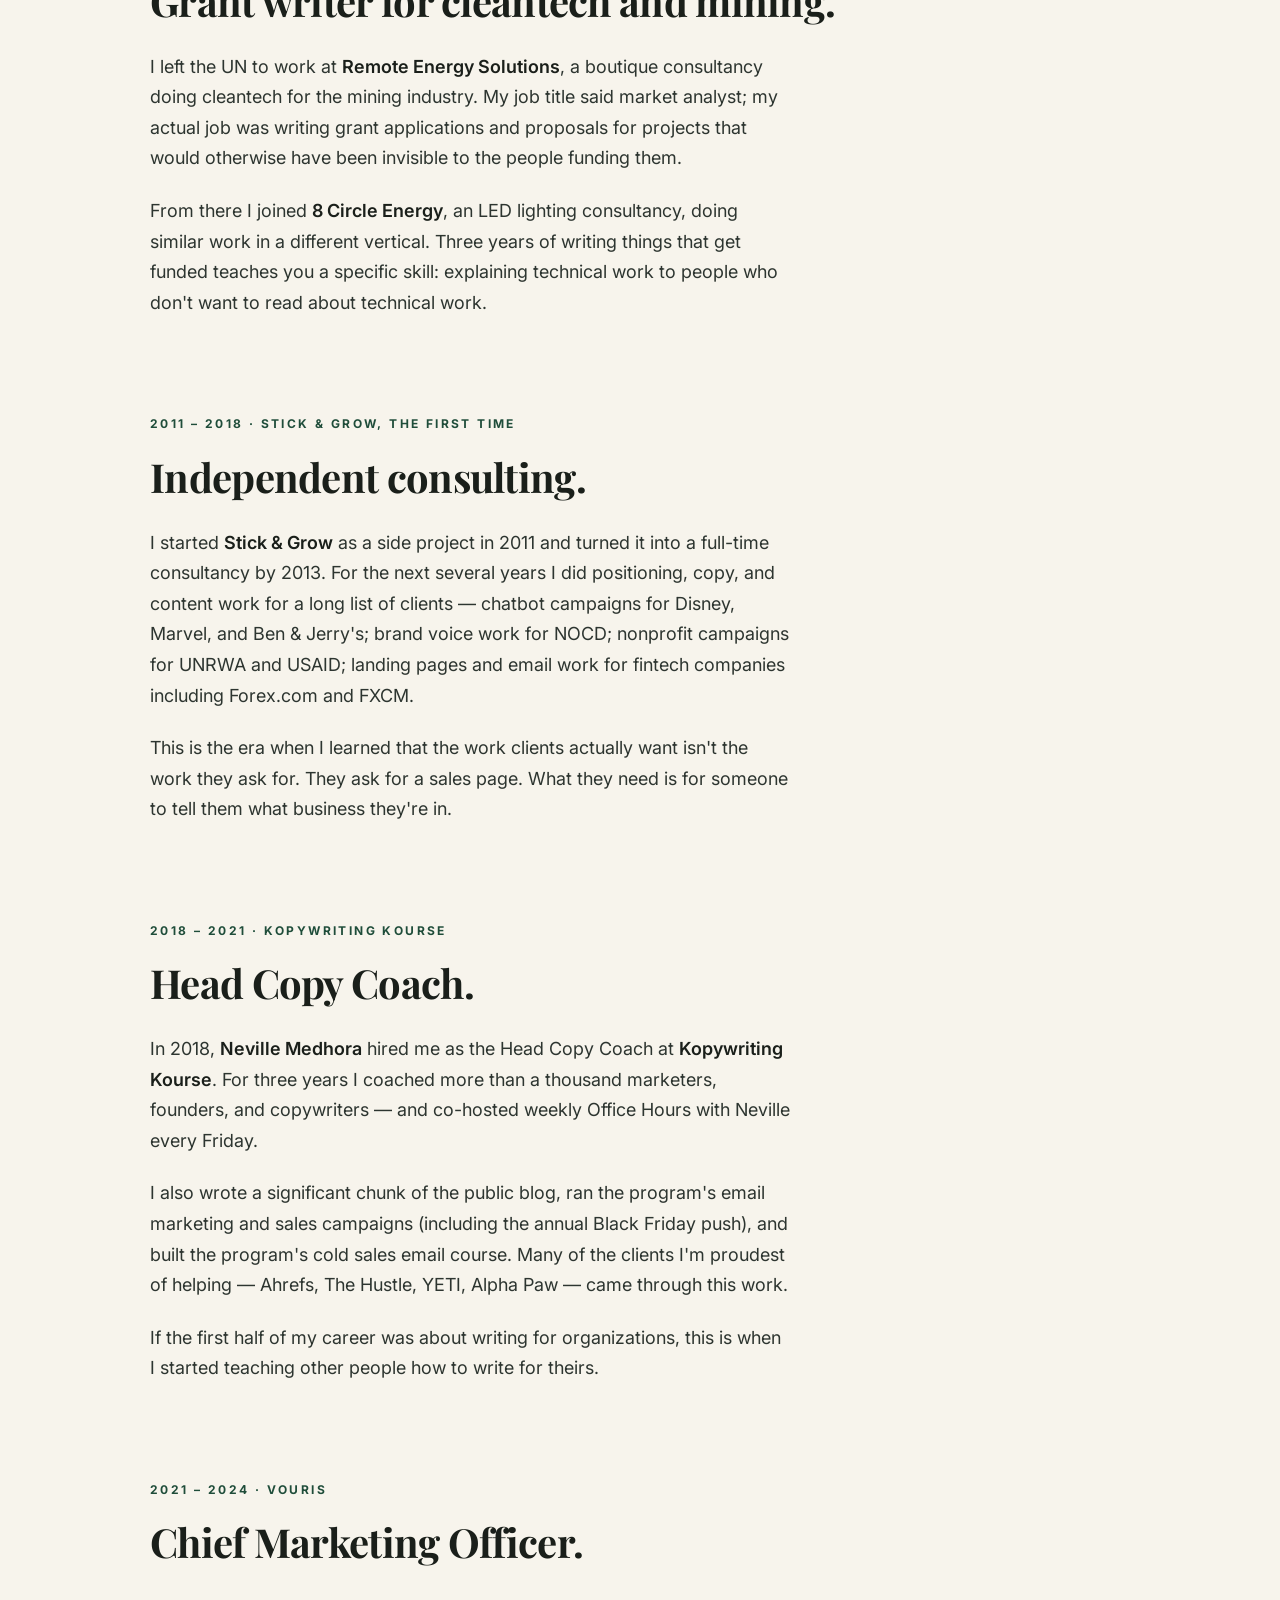
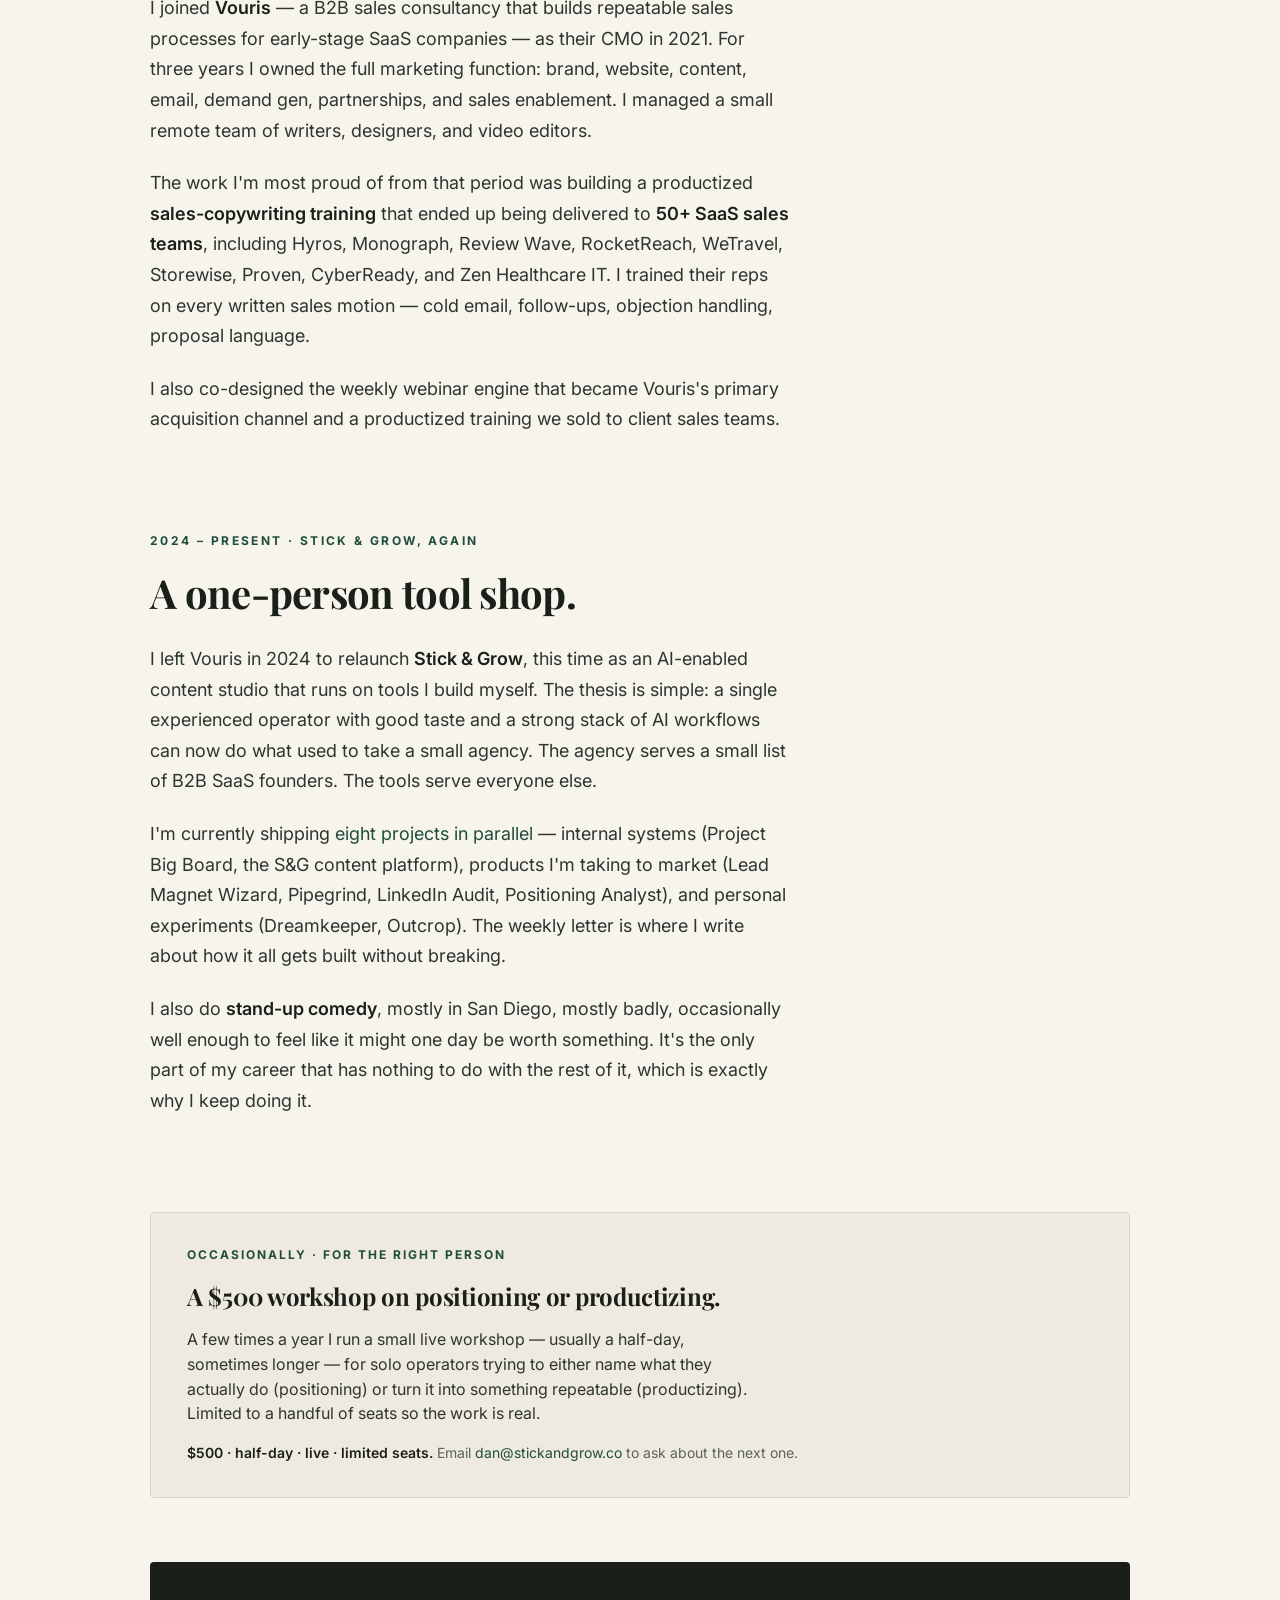
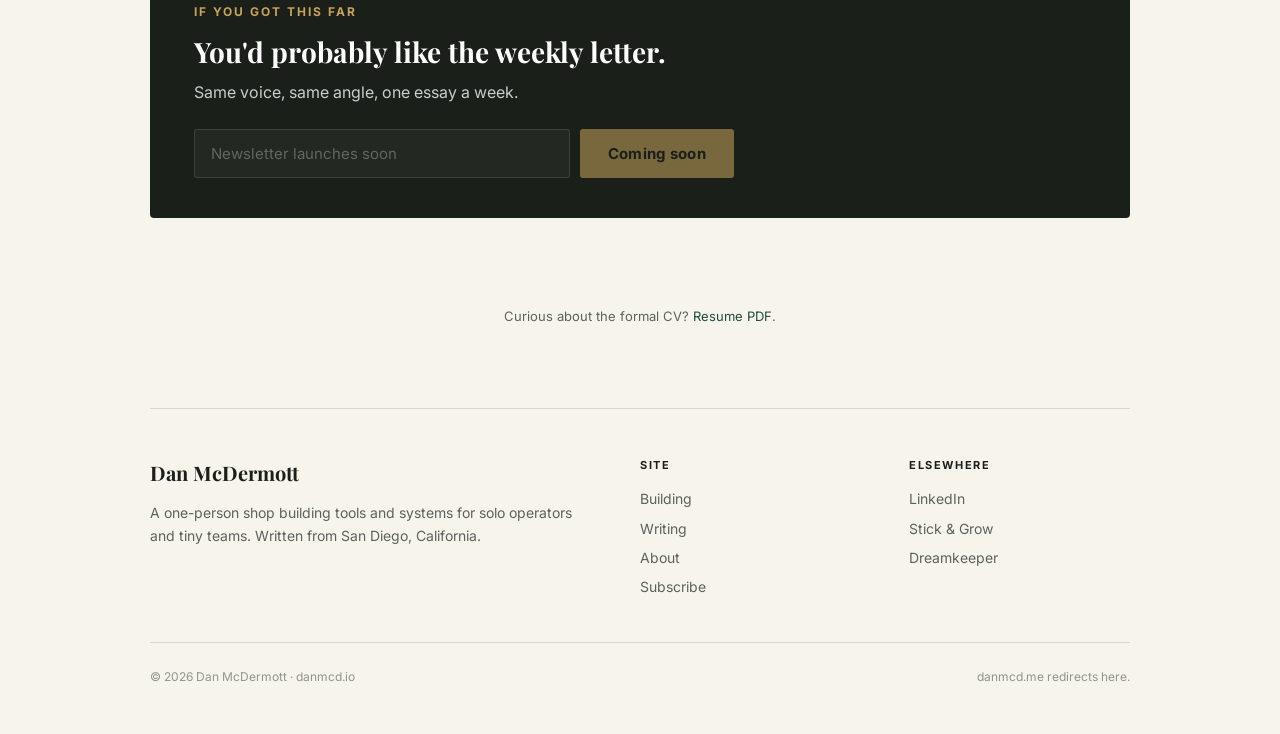
==== commit db49f7b1: "Pivot site to builder-portfolio (Phase 1) Reshapes danmcd.io from coaching-offer site to builder-por" ====
--- a/about.html
+++ b/about.html
@@ -4,7 +4,7 @@
   <meta charset="UTF-8" />
   <meta name="viewport" content="width=device-width, initial-scale=1.0" />
   <title>About — Dan McDermott</title>
-  <meta name="description" content="The long version of Dan McDermott's career — from the UN to cleantech to Kopywriting Kourse to Vouris to Stick & Grow." />
+  <meta name="description" content="The long version. Dan McDermott's career arc — from the UN to cleantech to Kopywriting Kourse to Vouris to running a one-person tool shop." />
   <link rel="preconnect" href="https://fonts.googleapis.com" />
   <link rel="preconnect" href="https://fonts.gstatic.com" crossorigin />
   <link href="https://fonts.googleapis.com/css2?family=Inter:wght@400;500;600;700&family=Playfair+Display:ital,wght@0,400;0,700;1,700&display=swap" rel="stylesheet" />
@@ -18,10 +18,10 @@
     <div class="brand"><a href="index.html">danmcd.io</a></div>
     <nav>
       <a href="index.html">Home</a>
+      <a href="building.html">Building</a>
       <a href="writing.html">Writing</a>
-      <a href="work.html">Work With Me</a>
       <a href="about.html" class="active">About</a>
-      <a href="now.html">Now</a>
+      <a href="index.html#subscribe">Subscribe</a>
     </nav>
   </header>
 
@@ -37,8 +37,8 @@
   <!-- ============ PHOTO + INTRO ============ -->
   <div class="two-col" style="margin-bottom: 64px; gap: 56px;">
     <div class="prose-bio">
-      <p>I'm Dan McDermott. I live in San Diego. For the last fifteen years I've been some version of a marketing strategist, copywriter, coach, and operator — usually all of those at once.</p>
-      <p>The throughline isn't a job title. It's a habit: <strong>helping people figure out what they're actually trying to say, and then helping them say it.</strong> That's what I did at the United Nations, what I did writing grants for cleantech companies, what I did coaching marketers at Kopywriting Kourse, what I did running marketing as CMO at Vouris, and what I do now running Stick &amp; Grow.</p>
+      <p>I'm Dan McDermott. I live in San Diego. For the last fifteen years I've been some version of a marketing strategist, copywriter, coach, and operator — and these days I spend most of my time <strong>building tools and systems for solo and tiny teams.</strong></p>
+      <p>The throughline isn't a job title. It's a habit: <strong>helping people figure out what they're actually trying to say, and then helping them say it.</strong> That's what I did at the United Nations, what I did writing grants for cleantech companies, what I did coaching marketers at Kopywriting Kourse, what I did running marketing as CMO at Vouris, and what I now do running Stick &amp; Grow and shipping <a href="building.html">eight projects in parallel</a>.</p>
     </div>
     <div class="photo portrait">
       <img src="assets/images/about-portrait.jpg" alt="Dan McDermott" />
@@ -106,14 +106,26 @@
   <section>
     <div class="container" style="margin: 0;">
       <span class="section-eyebrow">2024 – present · Stick &amp; Grow, again</span>
-      <h2>AI-enabled content.</h2>
+      <h2>A one-person tool shop.</h2>
       <div class="prose-bio" style="margin-top: 24px;">
-        <p>I left Vouris in 2024 to relaunch <strong>Stick &amp; Grow</strong> as an AI-enabled content studio. The thesis is simple: a single experienced operator with good taste and a strong stack of AI workflows can now do what used to take a small agency. That's what I'm building, and what I'm writing about.</p>
-        <p>Most of my current work falls into two buckets: helping solo experts productize and position their practices (the Signature Offer Sprint), and building out content engines for clients who want the system installed rather than just designed.</p>
+        <p>I left Vouris in 2024 to relaunch <strong>Stick &amp; Grow</strong>, this time as an AI-enabled content studio that runs on tools I build myself. The thesis is simple: a single experienced operator with good taste and a strong stack of AI workflows can now do what used to take a small agency. The agency serves a small list of B2B SaaS founders. The tools serve everyone else.</p>
+        <p>I'm currently shipping <a href="building.html">eight projects in parallel</a> — internal systems (Project Big Board, the S&amp;G content platform), products I'm taking to market (Lead Magnet Wizard, Pipegrind, LinkedIn Audit, Positioning Analyst), and personal experiments (Dreamkeeper, Outcrop). The weekly letter is where I write about how it all gets built without breaking.</p>
         <p>I also do <strong>stand-up comedy</strong>, mostly in San Diego, mostly badly, occasionally well enough to feel like it might one day be worth something. It's the only part of my career that has nothing to do with the rest of it, which is exactly why I keep doing it.</p>
       </div>
     </div>
   </section>
+
+  <!-- ============ WORKSHOP BLOCK ============ -->
+  <div class="workshop-block">
+    <div class="workshop-eyebrow">Occasionally · For the right person</div>
+    <div class="workshop-title">A $500 workshop on positioning or productizing.</div>
+    <div class="workshop-desc">
+      A few times a year I run a small live workshop — usually a half-day, sometimes longer — for solo operators trying to either name what they actually do (positioning) or turn it into something repeatable (productizing). Limited to a handful of seats so the work is real.
+    </div>
+    <div class="workshop-meta">
+      <strong>$500 · half-day · live · limited seats.</strong> Email <a href="mailto:dan@stickandgrow.co?subject=Workshop">dan@stickandgrow.co</a> to ask about the next one.
+    </div>
+  </div>
 
   <!-- ============ CTA ============ -->
   <div class="optin" style="margin-top: 64px;">
@@ -128,28 +140,31 @@
     </form>
   </div>
 
+  <p style="font-size: 13px; color: var(--muted); margin-top: 32px; text-align: center;">
+    Curious about the formal CV? <a href="assets/Dan-McDermott-Resume.pdf">Resume PDF</a>.
+  </p>
+
   <!-- ============ FOOTER ============ -->
   <footer>
     <div class="foot-grid">
       <div>
         <div class="foot-brand">Dan McDermott</div>
         <p style="font-size: 14px; color: var(--muted); margin-bottom: 0;">
-          A weekly letter for solo experts building a productized practice. Written from San Diego, California.
+          A one-person shop building tools and systems for solo operators and tiny teams. Written from San Diego, California.
         </p>
       </div>
       <div class="foot-col">
         <h4>Site</h4>
+        <a href="building.html">Building</a>
         <a href="writing.html">Writing</a>
-        <a href="work.html">Work With Me</a>
         <a href="about.html">About</a>
-        <a href="now.html">Now</a>
+        <a href="index.html#subscribe">Subscribe</a>
       </div>
       <div class="foot-col">
         <h4>Elsewhere</h4>
         <a href="https://linkedin.com/in/danmcdermott">LinkedIn</a>
-        <a href="#">YouTube</a>
         <a href="https://stickandgrow.co">Stick &amp; Grow</a>
-        <a href="assets/Dan-McDermott-Resume.pdf">Resume (PDF)</a>
+        <a href="https://dreamkeeper.io">Dreamkeeper</a>
       </div>
     </div>
     <div class="foot-bottom">
--- a/styles.css
+++ b/styles.css
@@ -552,8 +552,133 @@
   color: var(--light);
 }
 
+/* ============ PROJECT GRID ============ */
+.project-grid {
+  display: grid;
+  grid-template-columns: repeat(2, 1fr);
+  gap: 24px;
+  margin-top: 32px;
+}
+.project-tile {
+  border: 1px solid var(--rule);
+  background: rgba(255,255,255,0.5);
+  border-radius: 4px;
+  padding: 28px 30px;
+  display: flex;
+  flex-direction: column;
+  transition: border-color 0.2s ease, transform 0.2s ease;
+  min-height: 200px;
+}
+.project-tile:hover {
+  border-color: var(--accent);
+  transform: translateY(-2px);
+}
+.project-tile .project-name {
+  font-family: var(--serif);
+  font-size: 22px;
+  font-weight: 700;
+  color: var(--ink);
+  letter-spacing: -0.3px;
+  margin-bottom: 10px;
+  line-height: 1.2;
+}
+.project-tile .project-desc {
+  font-size: 15px;
+  line-height: 1.55;
+  color: var(--body);
+  margin-bottom: 18px;
+  flex: 1;
+}
+.project-tile .project-meta {
+  display: flex;
+  align-items: center;
+  gap: 10px;
+  flex-wrap: wrap;
+  padding-top: 14px;
+  border-top: 0.5px solid var(--rule);
+  font-size: 12px;
+}
+.project-tile .project-status {
+  text-transform: uppercase;
+  letter-spacing: 1.2px;
+  font-weight: 700;
+  font-size: 10.5px;
+  padding: 4px 9px;
+  border-radius: 2px;
+}
+.project-tile .project-status.live {
+  background: var(--accent);
+  color: var(--paper);
+}
+.project-tile .project-status.building {
+  background: var(--highlight);
+  color: var(--ink);
+}
+.project-tile .project-status.internal {
+  background: var(--paper-deep);
+  color: var(--muted);
+  border: 0.5px solid var(--rule);
+}
+.project-tile .project-tag {
+  font-size: 12px;
+  color: var(--muted);
+  letter-spacing: 0.3px;
+}
+.project-tile .project-link {
+  margin-left: auto;
+  font-size: 13px;
+  font-weight: 600;
+  color: var(--accent);
+  white-space: nowrap;
+}
+.project-tile .project-link.disabled {
+  color: var(--light);
+  cursor: not-allowed;
+  pointer-events: none;
+}
+
+/* ============ WORKSHOP BLOCK ============ */
+.workshop-block {
+  border: 1px solid var(--rule);
+  background: var(--paper-deep);
+  border-radius: 4px;
+  padding: 32px 36px;
+  margin: 48px 0;
+}
+.workshop-block .workshop-eyebrow {
+  font-size: 12px;
+  text-transform: uppercase;
+  letter-spacing: 2px;
+  color: var(--accent);
+  font-weight: 700;
+  margin-bottom: 12px;
+}
+.workshop-block .workshop-title {
+  font-family: var(--serif);
+  font-size: 24px;
+  font-weight: 700;
+  color: var(--ink);
+  margin-bottom: 12px;
+  letter-spacing: -0.3px;
+}
+.workshop-block .workshop-desc {
+  font-size: 16px;
+  line-height: 1.55;
+  color: var(--body);
+  margin-bottom: 16px;
+  max-width: 580px;
+}
+.workshop-block .workshop-meta {
+  font-size: 14px;
+  color: var(--muted);
+}
+.workshop-block .workshop-meta strong { color: var(--ink); }
+
 /* ============ RESPONSIVE ============ */
 @media (max-width: 820px) {
+  .project-grid { grid-template-columns: 1fr; gap: 16px; }
+  .project-tile { min-height: auto; padding: 22px 24px; }
+  .workshop-block { padding: 24px 22px; }
   .page { padding: 32px 24px; }
   .topbar { flex-direction: column; gap: 18px; align-items: flex-start; margin-bottom: 40px; }
   .topbar nav a { margin-left: 0; margin-right: 20px; }
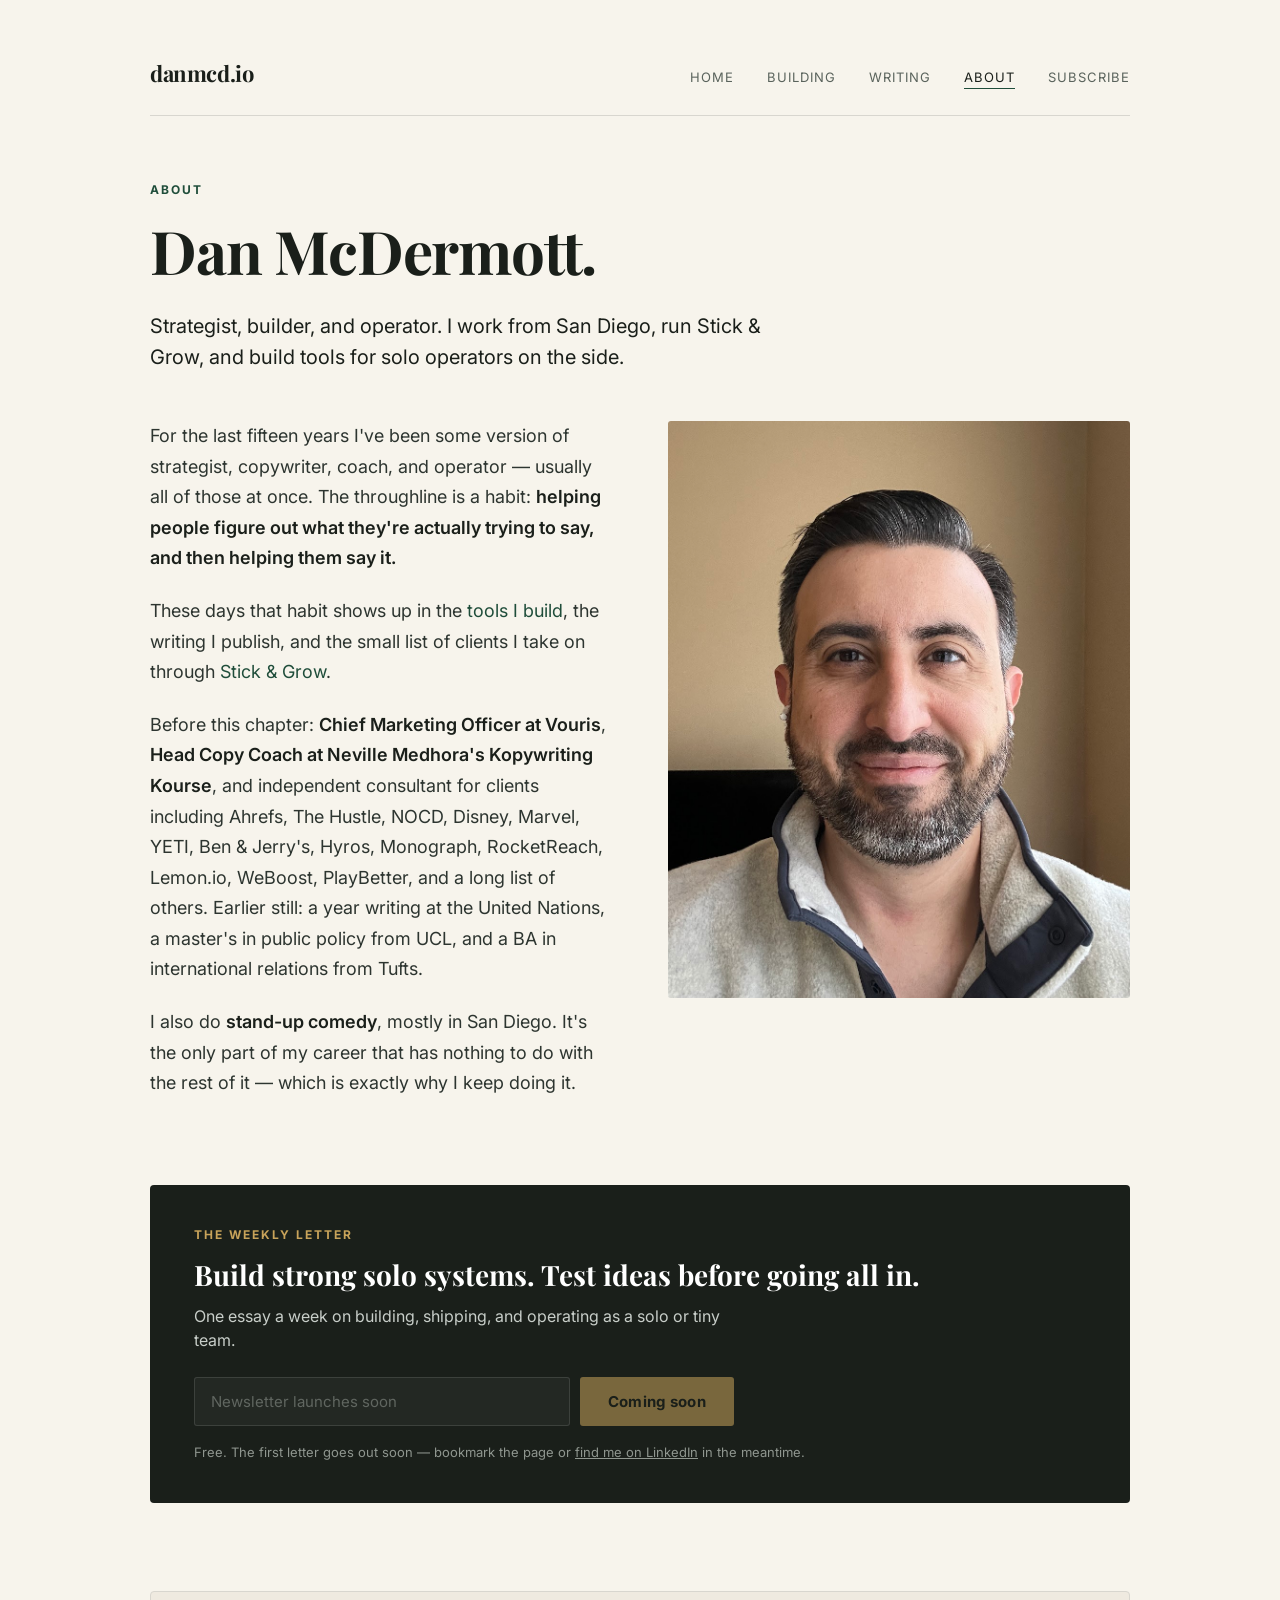
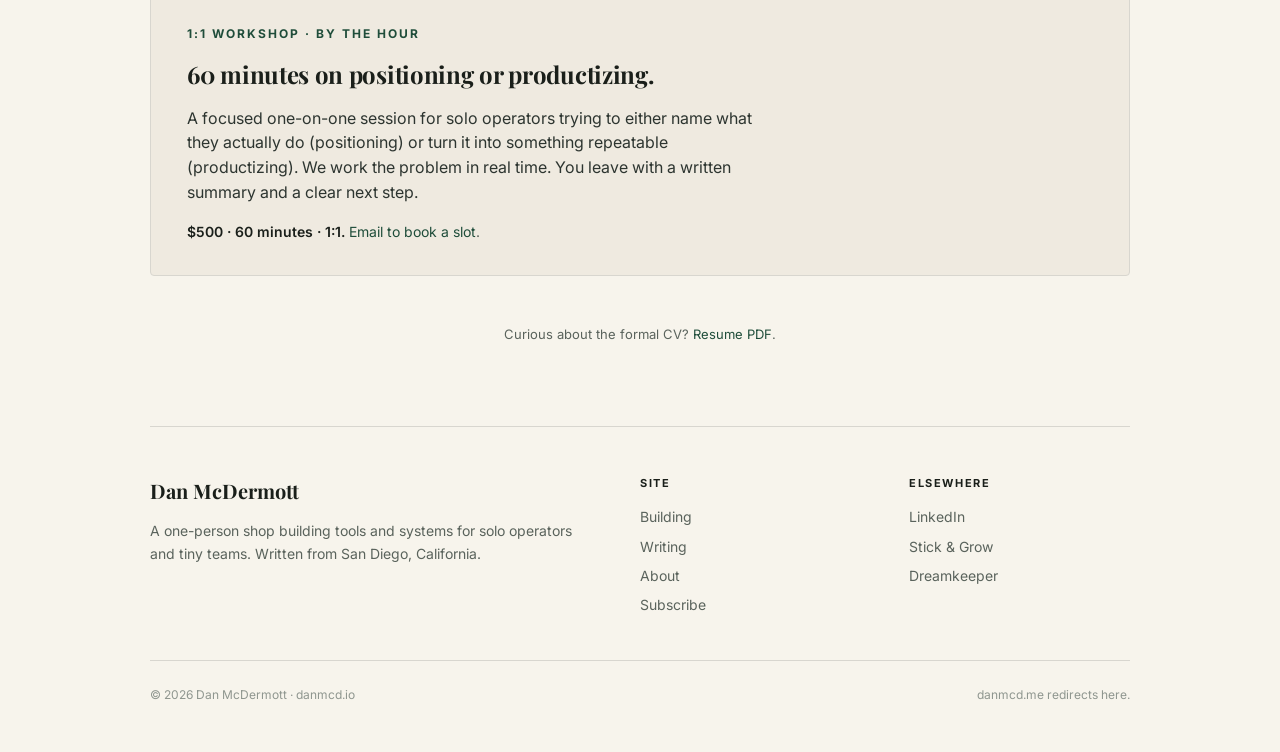
==== commit e426f988: "Tighten voice — drop quantity-flex framing, fix workshop, punchier About - Workshop is now 1:1 60-mi" ====
--- a/about.html
+++ b/about.html
@@ -4,7 +4,7 @@
   <meta charset="UTF-8" />
   <meta name="viewport" content="width=device-width, initial-scale=1.0" />
   <title>About — Dan McDermott</title>
-  <meta name="description" content="The long version. Dan McDermott's career arc — from the UN to cleantech to Kopywriting Kourse to Vouris to running a one-person tool shop." />
+  <meta name="description" content="Dan McDermott — strategist, builder, operator. Runs Stick & Grow, builds tools for solo operators, writes a weekly letter." />
   <link rel="preconnect" href="https://fonts.googleapis.com" />
   <link rel="preconnect" href="https://fonts.gstatic.com" crossorigin />
   <link href="https://fonts.googleapis.com/css2?family=Inter:wght@400;500;600;700&family=Playfair+Display:ital,wght@0,400;0,700;1,700&display=swap" rel="stylesheet" />
@@ -28,119 +28,52 @@
   <!-- ============ HEADER ============ -->
   <section style="margin-bottom: 48px;">
     <span class="eyebrow">About</span>
-    <h1>The long version.</h1>
+    <h1>Dan McDermott.</h1>
     <p class="lead" style="margin-top: 24px;">
-      The short bio lives on the home page. This one's for people who want the actual story.
+      Strategist, builder, and operator. I work from San Diego, run Stick &amp; Grow, and build tools for solo operators on the side.
     </p>
   </section>
 
   <!-- ============ PHOTO + INTRO ============ -->
   <div class="two-col" style="margin-bottom: 64px; gap: 56px;">
     <div class="prose-bio">
-      <p>I'm Dan McDermott. I live in San Diego. For the last fifteen years I've been some version of a marketing strategist, copywriter, coach, and operator — and these days I spend most of my time <strong>building tools and systems for solo and tiny teams.</strong></p>
-      <p>The throughline isn't a job title. It's a habit: <strong>helping people figure out what they're actually trying to say, and then helping them say it.</strong> That's what I did at the United Nations, what I did writing grants for cleantech companies, what I did coaching marketers at Kopywriting Kourse, what I did running marketing as CMO at Vouris, and what I now do running Stick &amp; Grow and shipping <a href="building.html">eight projects in parallel</a>.</p>
+      <p>For the last fifteen years I've been some version of strategist, copywriter, coach, and operator — usually all of those at once. The throughline is a habit: <strong>helping people figure out what they're actually trying to say, and then helping them say it.</strong></p>
+      <p>These days that habit shows up in the <a href="building.html">tools I build</a>, the writing I publish, and the small list of clients I take on through <a href="https://stickandgrow.co">Stick &amp; Grow</a>.</p>
+      <p>Before this chapter: <strong>Chief Marketing Officer at Vouris</strong>, <strong>Head Copy Coach at Neville Medhora's Kopywriting Kourse</strong>, and independent consultant for clients including Ahrefs, The Hustle, NOCD, Disney, Marvel, YETI, Ben &amp; Jerry's, Hyros, Monograph, RocketReach, Lemon.io, WeBoost, PlayBetter, and a long list of others. Earlier still: a year writing at the United Nations, a master's in public policy from UCL, and a BA in international relations from Tufts.</p>
+      <p>I also do <strong>stand-up comedy</strong>, mostly in San Diego. It's the only part of my career that has nothing to do with the rest of it — which is exactly why I keep doing it.</p>
     </div>
     <div class="photo portrait">
       <img src="assets/images/about-portrait.jpg" alt="Dan McDermott" />
     </div>
   </div>
 
-  <!-- ============ STORY SECTIONS ============ -->
-  <section>
-    <div class="container" style="margin: 0;">
-      <span class="section-eyebrow">2003 – 2008 · The beginning</span>
-      <h2>Tufts, UCL, and the United Nations.</h2>
-      <div class="prose-bio" style="margin-top: 24px;">
-        <p>I studied international relations at Tufts as an undergrad and then went straight to UCL in London for a master's in public policy. I thought I was going to work on international development for the rest of my life.</p>
-        <p>After grad school I joined <strong>UNRWA — the UN agency for Palestinian refugees</strong> — where I spent about a year writing for an organization whose work was constantly being described in someone else's words. That was the first time I really understood that <em>writing is how complicated work gets funded and protected.</em> The rest of my career is a footnote to that lesson.</p>
-      </div>
-    </div>
-  </section>
-
-  <section>
-    <div class="container" style="margin: 0;">
-      <span class="section-eyebrow">2009 – 2012 · The cleantech detour</span>
-      <h2>Grant writer for cleantech and mining.</h2>
-      <div class="prose-bio" style="margin-top: 24px;">
-        <p>I left the UN to work at <strong>Remote Energy Solutions</strong>, a boutique consultancy doing cleantech for the mining industry. My job title said market analyst; my actual job was writing grant applications and proposals for projects that would otherwise have been invisible to the people funding them.</p>
-        <p>From there I joined <strong>8 Circle Energy</strong>, an LED lighting consultancy, doing similar work in a different vertical. Three years of writing things that get funded teaches you a specific skill: explaining technical work to people who don't want to read about technical work.</p>
-      </div>
-    </div>
-  </section>
-
-  <section>
-    <div class="container" style="margin: 0;">
-      <span class="section-eyebrow">2011 – 2018 · Stick &amp; Grow, the first time</span>
-      <h2>Independent consulting.</h2>
-      <div class="prose-bio" style="margin-top: 24px;">
-        <p>I started <strong>Stick &amp; Grow</strong> as a side project in 2011 and turned it into a full-time consultancy by 2013. For the next several years I did positioning, copy, and content work for a long list of clients — chatbot campaigns for Disney, Marvel, and Ben &amp; Jerry's; brand voice work for NOCD; nonprofit campaigns for UNRWA and USAID; landing pages and email work for fintech companies including Forex.com and FXCM.</p>
-        <p>This is the era when I learned that the work clients actually want isn't the work they ask for. They ask for a sales page. What they need is for someone to tell them what business they're in.</p>
-      </div>
-    </div>
-  </section>
-
-  <section>
-    <div class="container" style="margin: 0;">
-      <span class="section-eyebrow">2018 – 2021 · Kopywriting Kourse</span>
-      <h2>Head Copy Coach.</h2>
-      <div class="prose-bio" style="margin-top: 24px;">
-        <p>In 2018, <strong>Neville Medhora</strong> hired me as the Head Copy Coach at <strong>Kopywriting Kourse</strong>. For three years I coached more than a thousand marketers, founders, and copywriters — and co-hosted weekly Office Hours with Neville every Friday.</p>
-        <p>I also wrote a significant chunk of the public blog, ran the program's email marketing and sales campaigns (including the annual Black Friday push), and built the program's cold sales email course. Many of the clients I'm proudest of helping — Ahrefs, The Hustle, YETI, Alpha Paw — came through this work.</p>
-        <p>If the first half of my career was about writing for organizations, this is when I started teaching other people how to write for theirs.</p>
-      </div>
-    </div>
-  </section>
-
-  <section>
-    <div class="container" style="margin: 0;">
-      <span class="section-eyebrow">2021 – 2024 · Vouris</span>
-      <h2>Chief Marketing Officer.</h2>
-      <div class="prose-bio" style="margin-top: 24px;">
-        <p>I joined <strong>Vouris</strong> — a B2B sales consultancy that builds repeatable sales processes for early-stage SaaS companies — as their CMO in 2021. For three years I owned the full marketing function: brand, website, content, email, demand gen, partnerships, and sales enablement. I managed a small remote team of writers, designers, and video editors.</p>
-        <p>The work I'm most proud of from that period was building a productized <strong>sales-copywriting training</strong> that ended up being delivered to <strong>50+ SaaS sales teams</strong>, including Hyros, Monograph, Review Wave, RocketReach, WeTravel, Storewise, Proven, CyberReady, and Zen Healthcare IT. I trained their reps on every written sales motion — cold email, follow-ups, objection handling, proposal language.</p>
-        <p>I also co-designed the weekly webinar engine that became Vouris's primary acquisition channel and a productized training we sold to client sales teams.</p>
-      </div>
-    </div>
-  </section>
-
-  <section>
-    <div class="container" style="margin: 0;">
-      <span class="section-eyebrow">2024 – present · Stick &amp; Grow, again</span>
-      <h2>A one-person tool shop.</h2>
-      <div class="prose-bio" style="margin-top: 24px;">
-        <p>I left Vouris in 2024 to relaunch <strong>Stick &amp; Grow</strong>, this time as an AI-enabled content studio that runs on tools I build myself. The thesis is simple: a single experienced operator with good taste and a strong stack of AI workflows can now do what used to take a small agency. The agency serves a small list of B2B SaaS founders. The tools serve everyone else.</p>
-        <p>I'm currently shipping <a href="building.html">eight projects in parallel</a> — internal systems (Project Big Board, the S&amp;G content platform), products I'm taking to market (Lead Magnet Wizard, Pipegrind, LinkedIn Audit, Positioning Analyst), and personal experiments (Dreamkeeper, Outcrop). The weekly letter is where I write about how it all gets built without breaking.</p>
-        <p>I also do <strong>stand-up comedy</strong>, mostly in San Diego, mostly badly, occasionally well enough to feel like it might one day be worth something. It's the only part of my career that has nothing to do with the rest of it, which is exactly why I keep doing it.</p>
-      </div>
-    </div>
-  </section>
-
-  <!-- ============ WORKSHOP BLOCK ============ -->
-  <div class="workshop-block">
-    <div class="workshop-eyebrow">Occasionally · For the right person</div>
-    <div class="workshop-title">A $500 workshop on positioning or productizing.</div>
-    <div class="workshop-desc">
-      A few times a year I run a small live workshop — usually a half-day, sometimes longer — for solo operators trying to either name what they actually do (positioning) or turn it into something repeatable (productizing). Limited to a handful of seats so the work is real.
-    </div>
-    <div class="workshop-meta">
-      <strong>$500 · half-day · live · limited seats.</strong> Email <a href="mailto:dan@stickandgrow.co?subject=Workshop">dan@stickandgrow.co</a> to ask about the next one.
-    </div>
-  </div>
-
-  <!-- ============ CTA ============ -->
-  <div class="optin" style="margin-top: 64px;">
-    <div class="optin-lead">If you got this far</div>
-    <div class="optin-title">You'd probably like the weekly letter.</div>
+  <!-- ============ NEWSLETTER CTA ============ -->
+  <div class="optin">
+    <div class="optin-lead">The Weekly Letter</div>
+    <div class="optin-title">Build strong solo systems. Test ideas before going all in.</div>
     <div class="optin-body">
-      Same voice, same angle, one essay a week.
+      One essay a week on building, shipping, and operating as a solo or tiny team.
     </div>
     <form class="optin-form" action="#" method="post" onsubmit="event.preventDefault(); return false;">
       <input class="optin-input" type="email" placeholder="Newsletter launches soon" disabled aria-disabled="true" />
       <button class="optin-btn" type="button" disabled aria-disabled="true">Coming soon</button>
     </form>
+    <div class="optin-fineprint">Free. The first letter goes out soon — bookmark the page or <a href="https://linkedin.com/in/danmcdermott" style="color: inherit; text-decoration: underline;">find me on LinkedIn</a> in the meantime.</div>
   </div>
 
-  <p style="font-size: 13px; color: var(--muted); margin-top: 32px; text-align: center;">
+  <!-- ============ WORKSHOP BLOCK ============ -->
+  <div class="workshop-block">
+    <div class="workshop-eyebrow">1:1 Workshop · By the hour</div>
+    <div class="workshop-title">60 minutes on positioning or productizing.</div>
+    <div class="workshop-desc">
+      A focused one-on-one session for solo operators trying to either name what they actually do (positioning) or turn it into something repeatable (productizing). We work the problem in real time. You leave with a written summary and a clear next step.
+    </div>
+    <div class="workshop-meta">
+      <strong>$500 · 60 minutes · 1:1.</strong> <a href="mailto:dan@stickandgrow.co?subject=Workshop">Email to book a slot</a>.
+    </div>
+  </div>
+
+  <p style="font-size: 13px; color: var(--muted); margin-top: 48px; text-align: center;">
     Curious about the formal CV? <a href="assets/Dan-McDermott-Resume.pdf">Resume PDF</a>.
   </p>
 
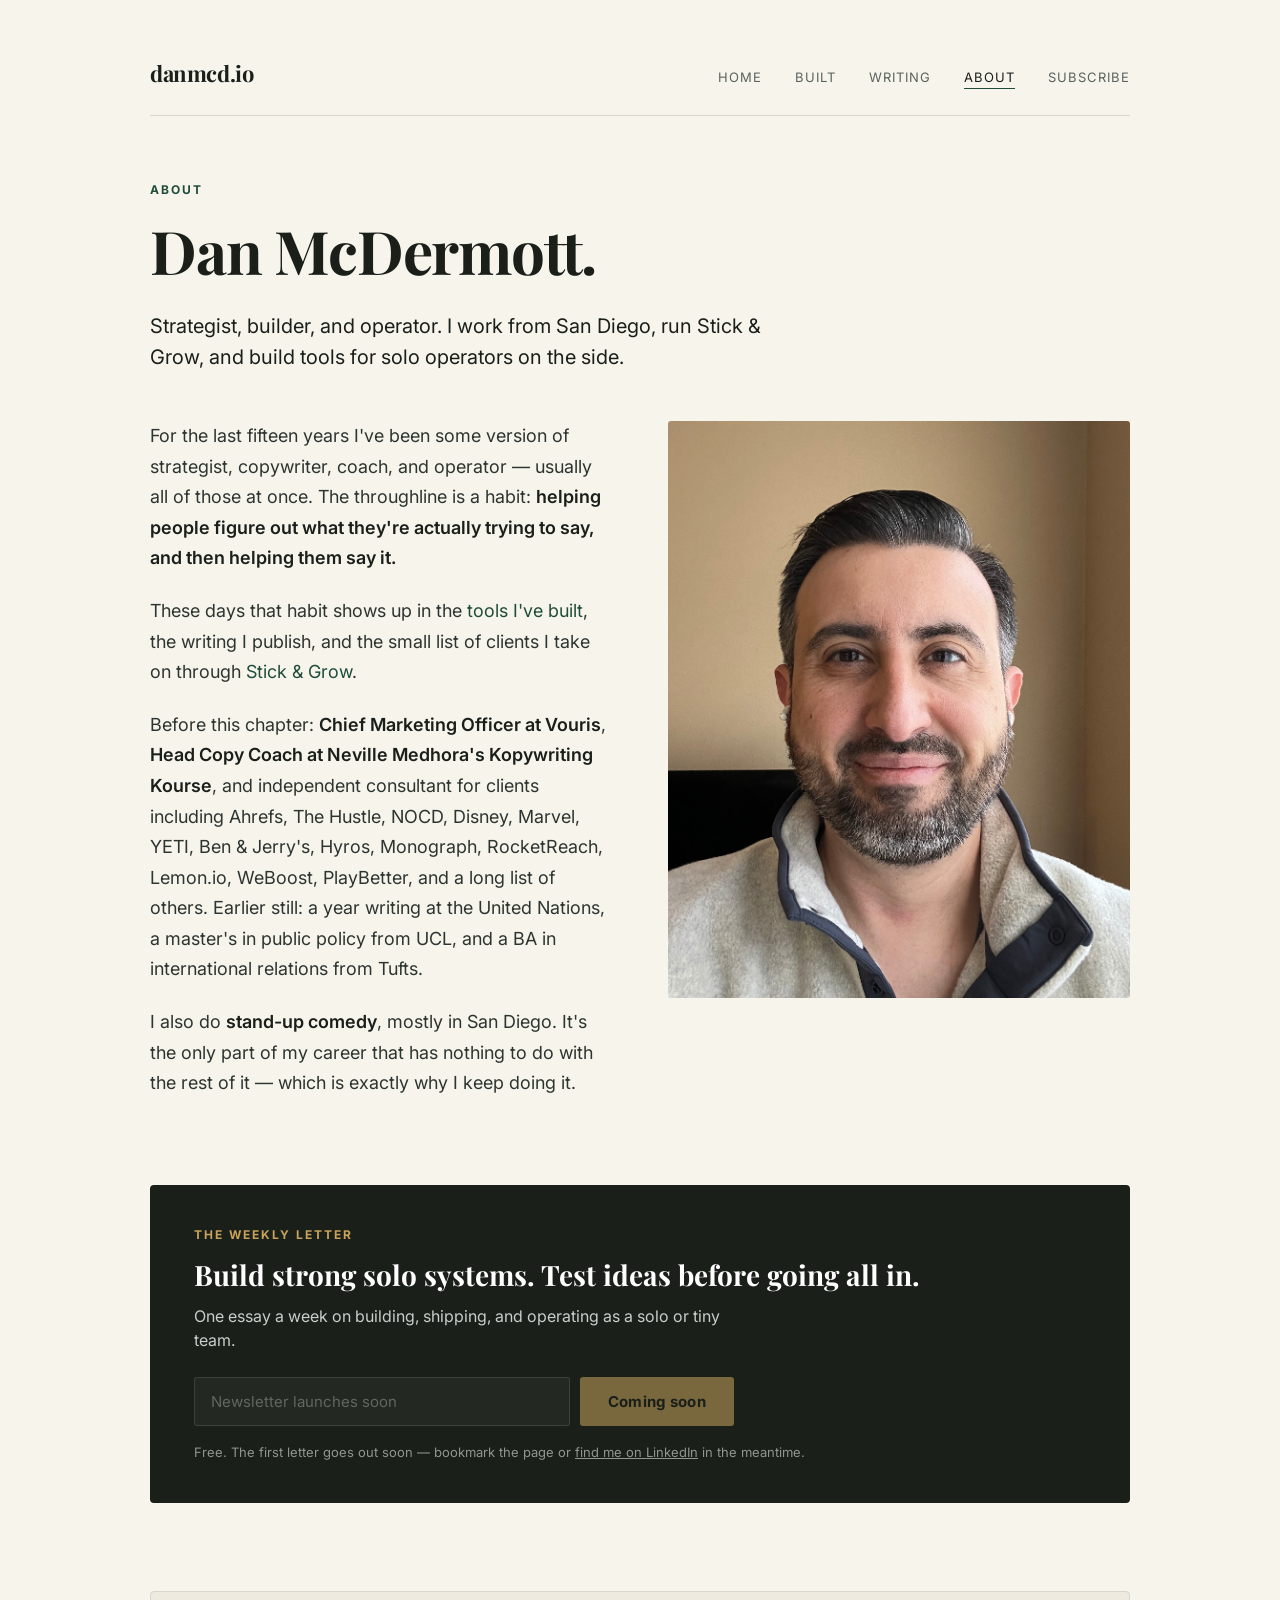
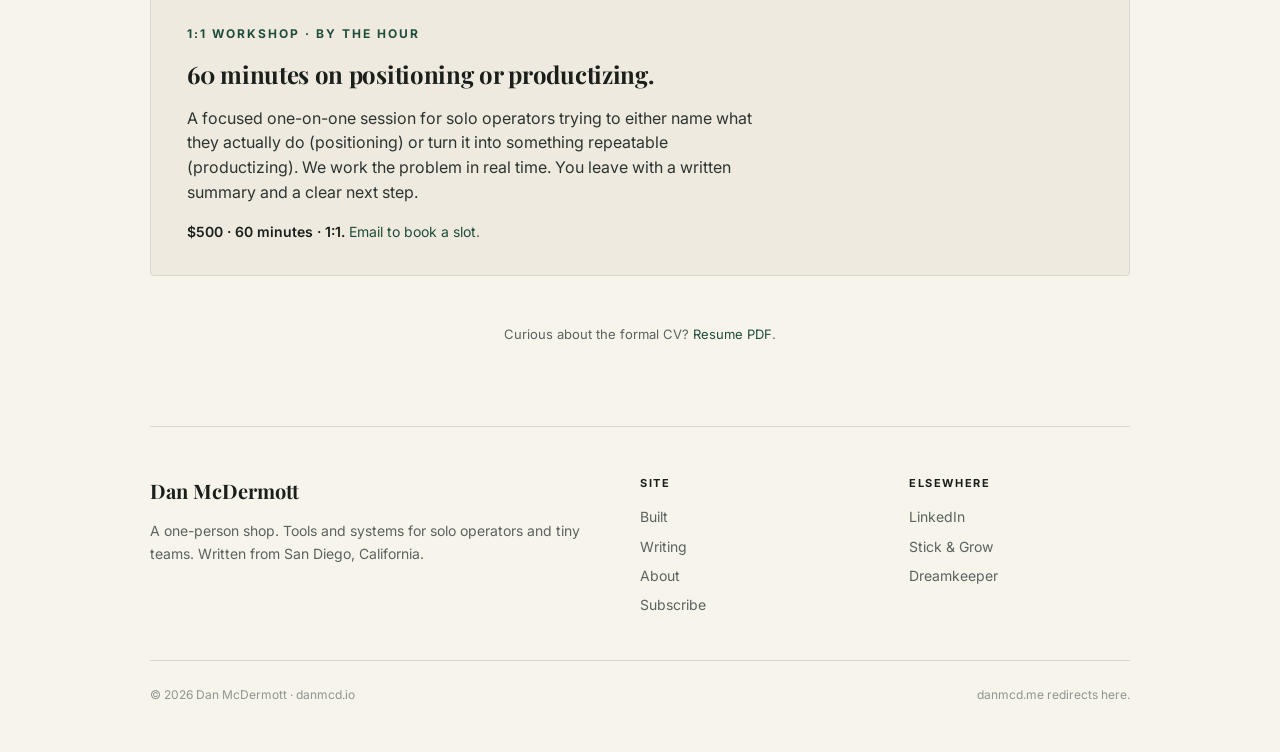
==== commit 82959ef6: "Shift voice from "building" to "things I've built" - Nav item Building → Built across all 4 pages - " ====
--- a/about.html
+++ b/about.html
@@ -18,7 +18,7 @@
     <div class="brand"><a href="index.html">danmcd.io</a></div>
     <nav>
       <a href="index.html">Home</a>
-      <a href="building.html">Building</a>
+      <a href="building.html">Built</a>
       <a href="writing.html">Writing</a>
       <a href="about.html" class="active">About</a>
       <a href="index.html#subscribe">Subscribe</a>
@@ -38,7 +38,7 @@
   <div class="two-col" style="margin-bottom: 64px; gap: 56px;">
     <div class="prose-bio">
       <p>For the last fifteen years I've been some version of strategist, copywriter, coach, and operator — usually all of those at once. The throughline is a habit: <strong>helping people figure out what they're actually trying to say, and then helping them say it.</strong></p>
-      <p>These days that habit shows up in the <a href="building.html">tools I build</a>, the writing I publish, and the small list of clients I take on through <a href="https://stickandgrow.co">Stick &amp; Grow</a>.</p>
+      <p>These days that habit shows up in the <a href="building.html">tools I've built</a>, the writing I publish, and the small list of clients I take on through <a href="https://stickandgrow.co">Stick &amp; Grow</a>.</p>
       <p>Before this chapter: <strong>Chief Marketing Officer at Vouris</strong>, <strong>Head Copy Coach at Neville Medhora's Kopywriting Kourse</strong>, and independent consultant for clients including Ahrefs, The Hustle, NOCD, Disney, Marvel, YETI, Ben &amp; Jerry's, Hyros, Monograph, RocketReach, Lemon.io, WeBoost, PlayBetter, and a long list of others. Earlier still: a year writing at the United Nations, a master's in public policy from UCL, and a BA in international relations from Tufts.</p>
       <p>I also do <strong>stand-up comedy</strong>, mostly in San Diego. It's the only part of my career that has nothing to do with the rest of it — which is exactly why I keep doing it.</p>
     </div>
@@ -83,12 +83,12 @@
       <div>
         <div class="foot-brand">Dan McDermott</div>
         <p style="font-size: 14px; color: var(--muted); margin-bottom: 0;">
-          A one-person shop building tools and systems for solo operators and tiny teams. Written from San Diego, California.
+          A one-person shop. Tools and systems for solo operators and tiny teams. Written from San Diego, California.
         </p>
       </div>
       <div class="foot-col">
         <h4>Site</h4>
-        <a href="building.html">Building</a>
+        <a href="building.html">Built</a>
         <a href="writing.html">Writing</a>
         <a href="about.html">About</a>
         <a href="index.html#subscribe">Subscribe</a>
--- a/styles.css
+++ b/styles.css
@@ -555,27 +555,59 @@
 /* ============ PROJECT GRID ============ */
 .project-grid {
   display: grid;
-  grid-template-columns: repeat(2, 1fr);
-  gap: 24px;
+  grid-template-columns: repeat(3, 1fr);
+  gap: 20px;
   margin-top: 32px;
 }
 .project-tile {
+  position: relative;
   border: 1px solid var(--rule);
-  background: rgba(255,255,255,0.5);
+  background: rgba(255,255,255,0.6);
   border-radius: 4px;
-  padding: 28px 30px;
+  padding: 26px 26px 22px;
   display: flex;
   flex-direction: column;
-  transition: border-color 0.2s ease, transform 0.2s ease;
-  min-height: 200px;
-}
-.project-tile:hover {
+  min-height: 240px;
+  opacity: 0;
+  transform: translateY(16px);
+  transition:
+    border-color 0.25s ease,
+    box-shadow 0.25s ease,
+    transform 0.25s ease;
+}
+.project-tile::before {
+  content: "";
+  position: absolute;
+  top: 0; left: 0; right: 0;
+  height: 3px;
+  background: var(--rule);
+  border-top-left-radius: 4px;
+  border-top-right-radius: 4px;
+  transition: background 0.25s ease;
+}
+.project-tile[data-category="sg-product"]::before { background: var(--accent); }
+.project-tile[data-category="sg-internal"]::before { background: var(--muted); }
+.project-tile[data-category="personal"]::before { background: var(--highlight); }
+.project-tile.in-view {
+  animation: tileEnter 0.55s cubic-bezier(0.22, 0.6, 0.36, 1) forwards;
+}
+@keyframes tileEnter {
+  from { opacity: 0; transform: translateY(16px); }
+  to { opacity: 1; transform: translateY(0); }
+}
+.project-tile.in-view:hover {
   border-color: var(--accent);
-  transform: translateY(-2px);
+  transform: translateY(-4px);
+  box-shadow:
+    0 14px 32px rgba(31, 77, 58, 0.08),
+    0 3px 6px rgba(0, 0, 0, 0.04);
+}
+.project-tile.in-view:hover .project-link {
+  transform: translateX(4px);
 }
 .project-tile .project-name {
   font-family: var(--serif);
-  font-size: 22px;
+  font-size: 20px;
   font-weight: 700;
   color: var(--ink);
   letter-spacing: -0.3px;
@@ -583,7 +615,7 @@
   line-height: 1.2;
 }
 .project-tile .project-desc {
-  font-size: 15px;
+  font-size: 14.5px;
   line-height: 1.55;
   color: var(--body);
   margin-bottom: 18px;
@@ -630,12 +662,70 @@
   font-weight: 600;
   color: var(--accent);
   white-space: nowrap;
+  display: inline-block;
+  transition: transform 0.2s ease;
 }
 .project-tile .project-link.disabled {
   color: var(--light);
   cursor: not-allowed;
   pointer-events: none;
 }
+
+/* ============ LOGOS BAR ============ */
+.logos-bar {
+  margin: 8px 0 80px;
+  padding: 28px 0 32px;
+  border-top: 0.5px solid var(--rule);
+  border-bottom: 0.5px solid var(--rule);
+}
+.logos-label {
+  font-size: 10.5px;
+  text-transform: uppercase;
+  letter-spacing: 2.6px;
+  color: var(--accent);
+  font-weight: 700;
+  text-align: center;
+  margin-bottom: 22px;
+  opacity: 0.85;
+}
+.logos-row {
+  display: flex;
+  flex-wrap: wrap;
+  justify-content: center;
+  align-items: center;
+  gap: 22px 36px;
+  max-width: 920px;
+  margin: 0 auto;
+}
+.logos-row .logo {
+  font-family: var(--serif);
+  font-size: 17px;
+  font-weight: 700;
+  color: var(--muted);
+  letter-spacing: -0.2px;
+  white-space: nowrap;
+  transition: color 0.25s ease, transform 0.25s ease;
+  opacity: 0;
+  animation: logoFade 0.5s ease forwards;
+}
+.logos-row .logo:hover {
+  color: var(--ink);
+  transform: translateY(-1px);
+}
+@keyframes logoFade {
+  from { opacity: 0; transform: translateY(6px); }
+  to { opacity: 0.85; transform: translateY(0); }
+}
+.logos-row .logo:nth-child(1) { animation-delay: 0.05s; }
+.logos-row .logo:nth-child(2) { animation-delay: 0.10s; }
+.logos-row .logo:nth-child(3) { animation-delay: 0.15s; }
+.logos-row .logo:nth-child(4) { animation-delay: 0.20s; }
+.logos-row .logo:nth-child(5) { animation-delay: 0.25s; }
+.logos-row .logo:nth-child(6) { animation-delay: 0.30s; }
+.logos-row .logo:nth-child(7) { animation-delay: 0.35s; }
+.logos-row .logo:nth-child(8) { animation-delay: 0.40s; }
+.logos-row .logo:nth-child(9) { animation-delay: 0.45s; }
+.logos-row .logo:nth-child(10) { animation-delay: 0.50s; }
 
 /* ============ WORKSHOP BLOCK ============ */
 .workshop-block {
@@ -675,10 +765,15 @@
 .workshop-block .workshop-meta strong { color: var(--ink); }
 
 /* ============ RESPONSIVE ============ */
+@media (max-width: 1000px) {
+  .project-grid { grid-template-columns: repeat(2, 1fr); }
+}
 @media (max-width: 820px) {
   .project-grid { grid-template-columns: 1fr; gap: 16px; }
   .project-tile { min-height: auto; padding: 22px 24px; }
   .workshop-block { padding: 24px 22px; }
+  .logos-row { gap: 16px 24px; }
+  .logos-row .logo { font-size: 15px; }
   .page { padding: 32px 24px; }
   .topbar { flex-direction: column; gap: 18px; align-items: flex-start; margin-bottom: 40px; }
   .topbar nav a { margin-left: 0; margin-right: 20px; }
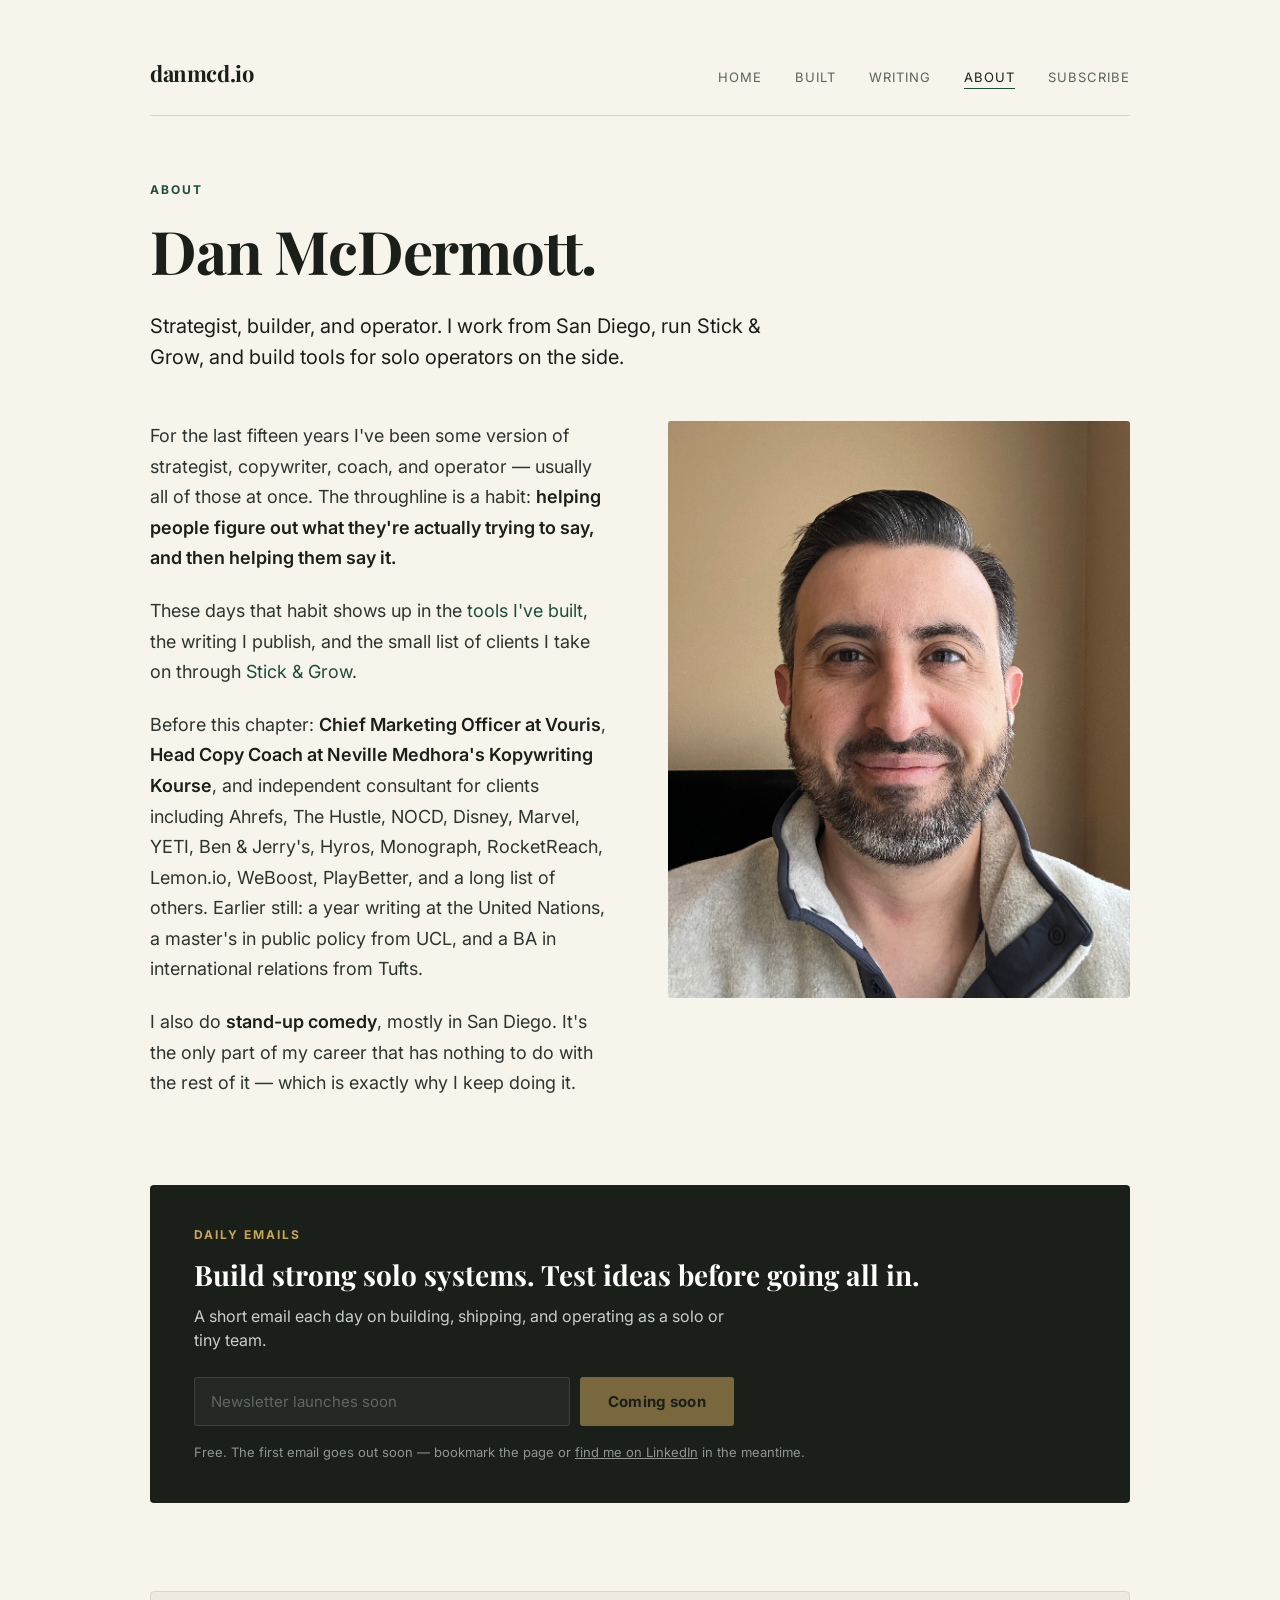
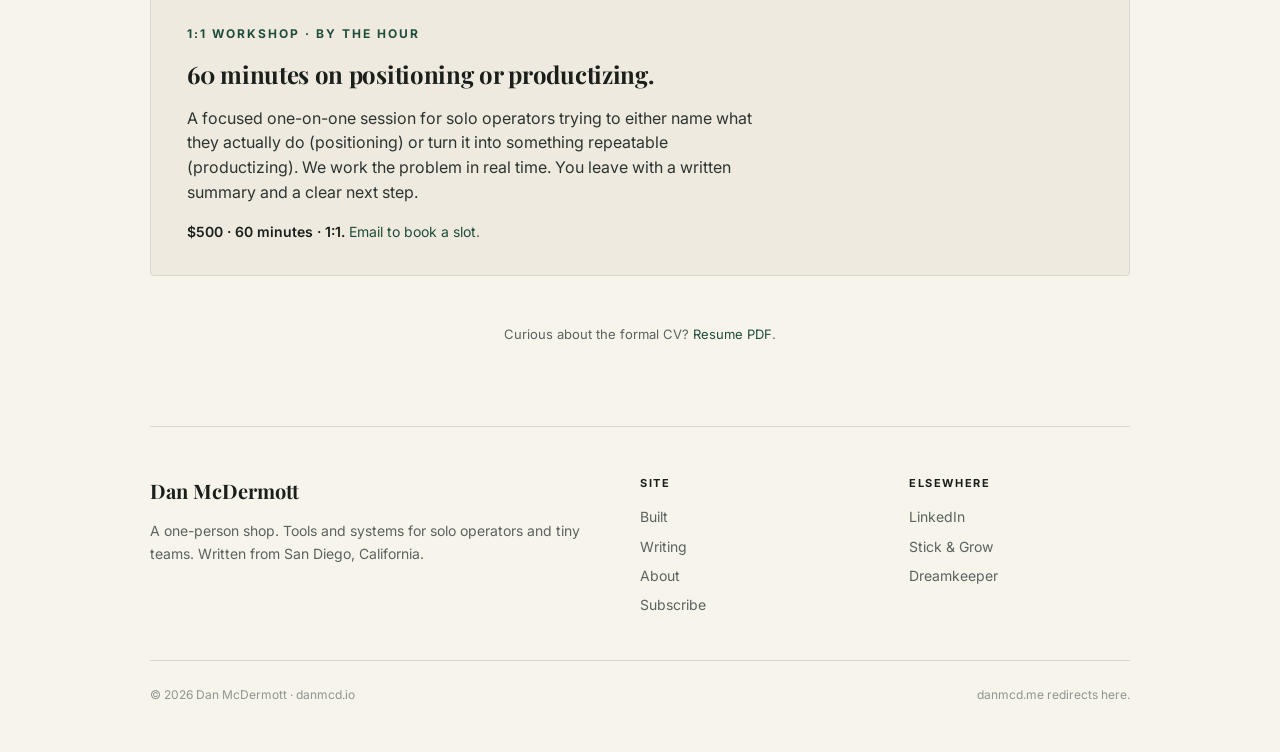
==== commit 1815f98f: "Switch newsletter from weekly letter to daily emails Cadence change across all 4 pages. Voice shifts" ====
--- a/about.html
+++ b/about.html
@@ -4,7 +4,7 @@
   <meta charset="UTF-8" />
   <meta name="viewport" content="width=device-width, initial-scale=1.0" />
   <title>About — Dan McDermott</title>
-  <meta name="description" content="Dan McDermott — strategist, builder, operator. Runs Stick & Grow, builds tools for solo operators, writes a weekly letter." />
+  <meta name="description" content="Dan McDermott — strategist, builder, operator. Runs Stick & Grow, builds tools for solo operators, sends a daily email." />
   <link rel="preconnect" href="https://fonts.googleapis.com" />
   <link rel="preconnect" href="https://fonts.gstatic.com" crossorigin />
   <link href="https://fonts.googleapis.com/css2?family=Inter:wght@400;500;600;700&family=Playfair+Display:ital,wght@0,400;0,700;1,700&display=swap" rel="stylesheet" />
@@ -49,16 +49,16 @@
 
   <!-- ============ NEWSLETTER CTA ============ -->
   <div class="optin">
-    <div class="optin-lead">The Weekly Letter</div>
+    <div class="optin-lead">Daily Emails</div>
     <div class="optin-title">Build strong solo systems. Test ideas before going all in.</div>
     <div class="optin-body">
-      One essay a week on building, shipping, and operating as a solo or tiny team.
+      A short email each day on building, shipping, and operating as a solo or tiny team.
     </div>
     <form class="optin-form" action="#" method="post" onsubmit="event.preventDefault(); return false;">
       <input class="optin-input" type="email" placeholder="Newsletter launches soon" disabled aria-disabled="true" />
       <button class="optin-btn" type="button" disabled aria-disabled="true">Coming soon</button>
     </form>
-    <div class="optin-fineprint">Free. The first letter goes out soon — bookmark the page or <a href="https://linkedin.com/in/danmcdermott" style="color: inherit; text-decoration: underline;">find me on LinkedIn</a> in the meantime.</div>
+    <div class="optin-fineprint">Free. The first email goes out soon — bookmark the page or <a href="https://linkedin.com/in/danmcdermott" style="color: inherit; text-decoration: underline;">find me on LinkedIn</a> in the meantime.</div>
   </div>
 
   <!-- ============ WORKSHOP BLOCK ============ -->
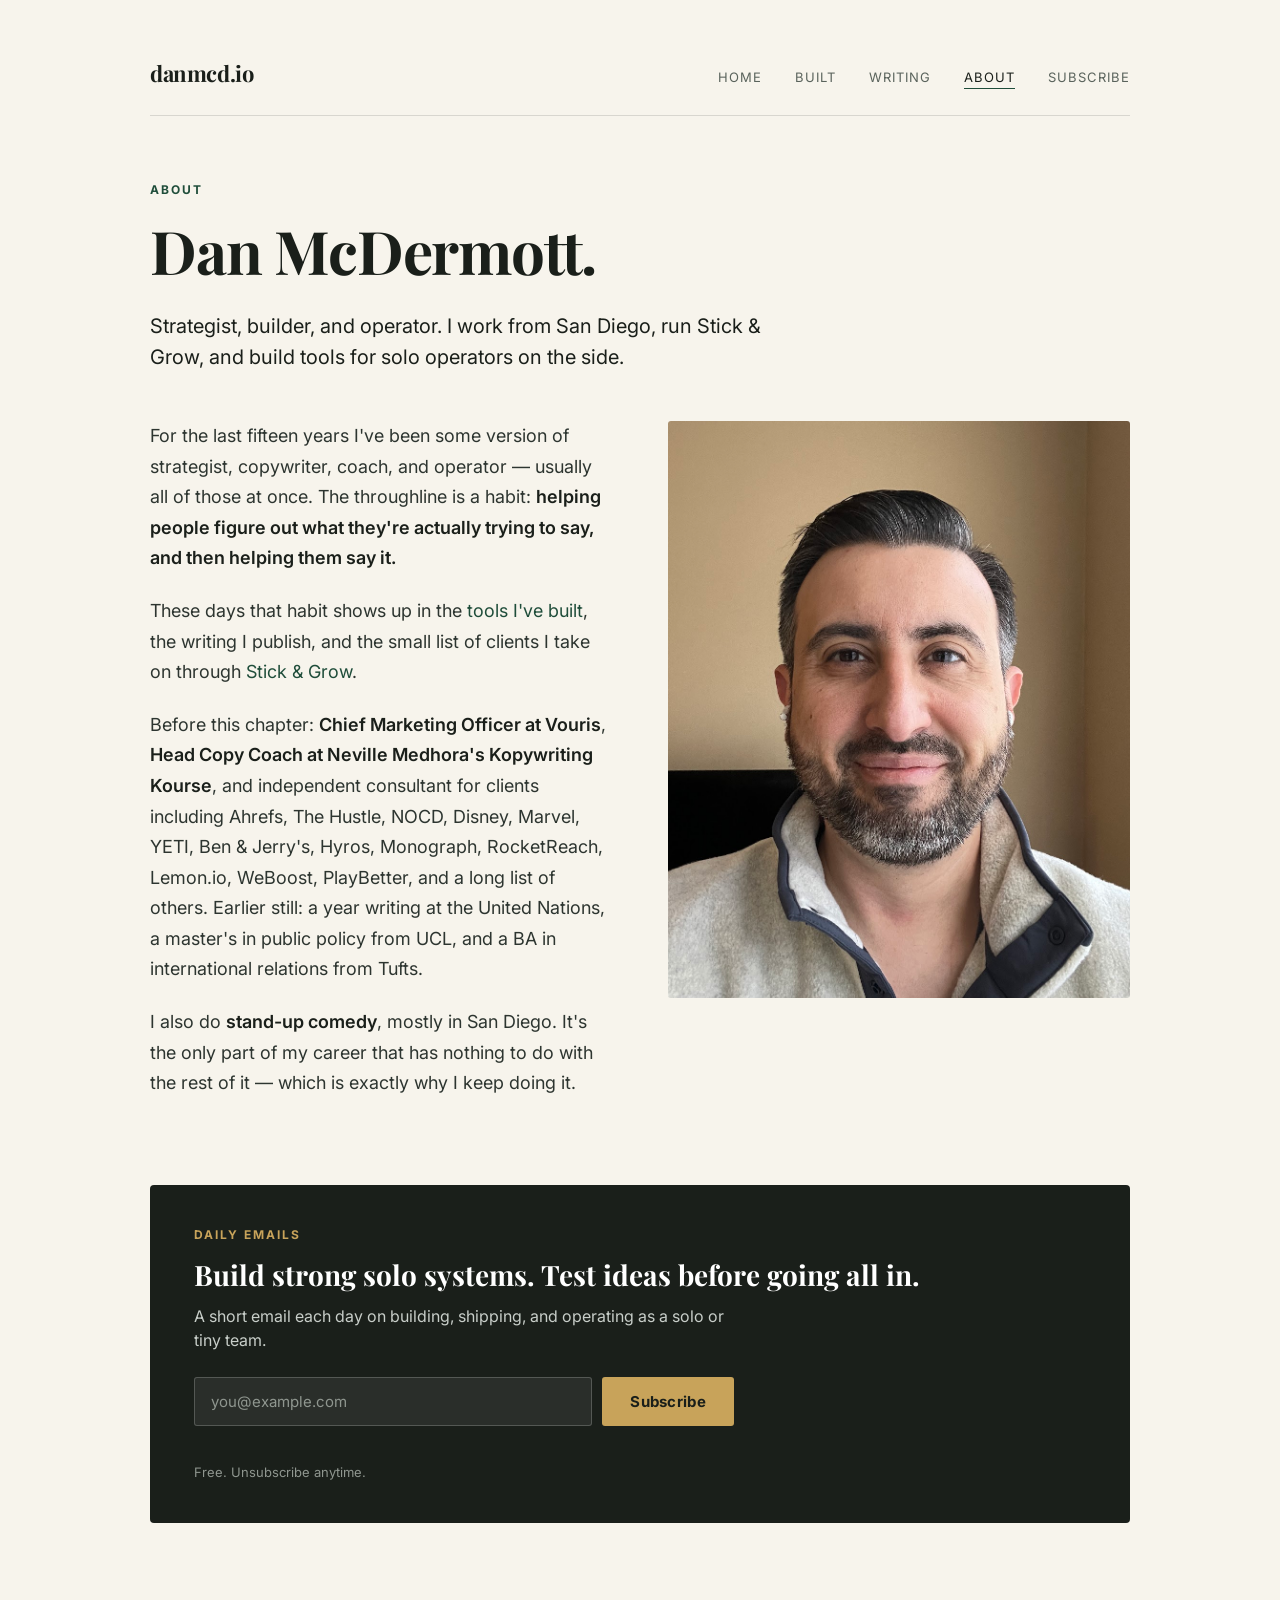
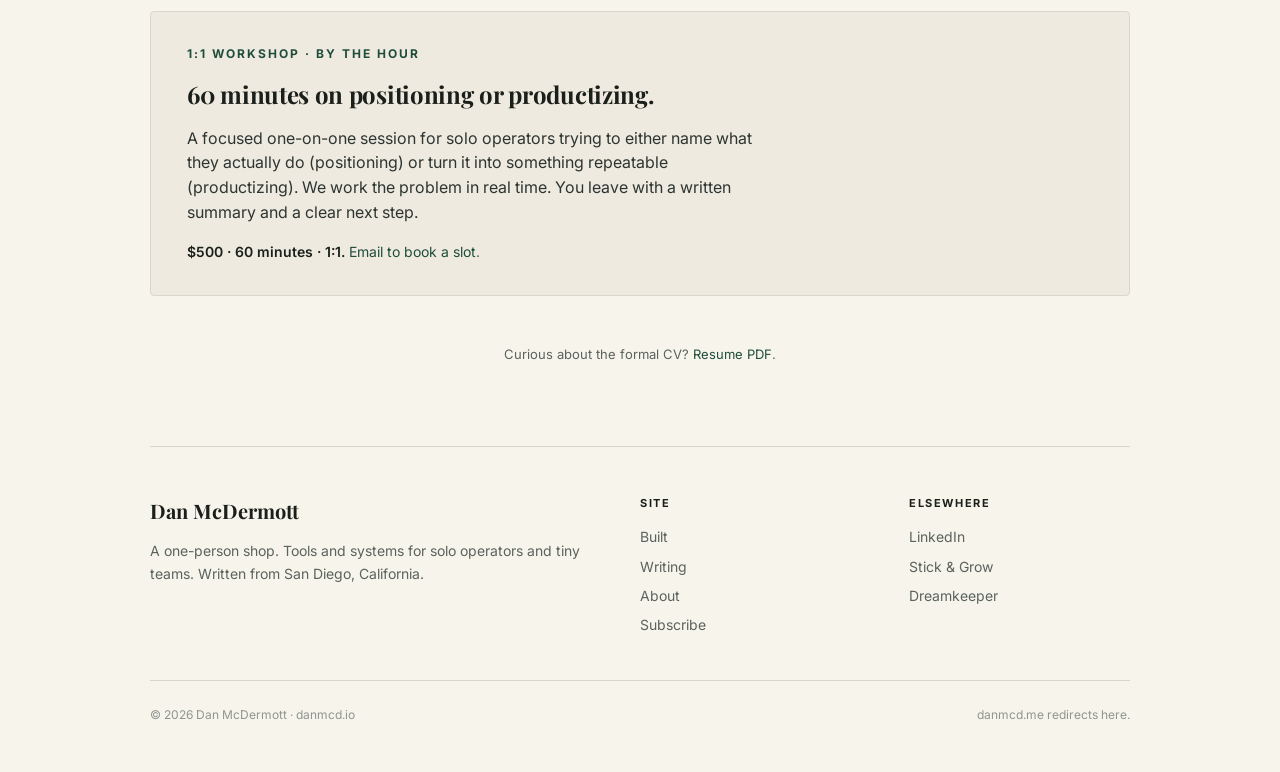
==== commit f285d001: "Connect newsletter forms to beehiiv" ====
--- a/about.html
+++ b/about.html
@@ -54,11 +54,13 @@
     <div class="optin-body">
       A short email each day on building, shipping, and operating as a solo or tiny team.
     </div>
-    <form class="optin-form" action="#" method="post" onsubmit="event.preventDefault(); return false;">
-      <input class="optin-input" type="email" placeholder="Newsletter launches soon" disabled aria-disabled="true" />
-      <button class="optin-btn" type="button" disabled aria-disabled="true">Coming soon</button>
+    <form class="optin-form" action="/api/subscribe" method="post">
+      <input class="optin-input" name="email" type="email" autocomplete="email" placeholder="you@example.com" required />
+      <input class="optin-honeypot" name="website" type="text" tabindex="-1" autocomplete="off" aria-hidden="true" />
+      <button class="optin-btn" type="submit">Subscribe</button>
     </form>
-    <div class="optin-fineprint">Free. The first email goes out soon — bookmark the page or <a href="https://linkedin.com/in/danmcdermott" style="color: inherit; text-decoration: underline;">find me on LinkedIn</a> in the meantime.</div>
+    <div class="optin-status" role="status" aria-live="polite"></div>
+    <div class="optin-fineprint">Free. Unsubscribe anytime.</div>
   </div>
 
   <!-- ============ WORKSHOP BLOCK ============ -->
@@ -108,5 +110,6 @@
 
 </div>
 
+<script src="subscribe.js"></script>
 </body>
 </html>
--- a/styles.css
+++ b/styles.css
@@ -272,8 +272,23 @@
 .optin-btn:disabled { opacity: 0.55; cursor: not-allowed; }
 .optin-btn:disabled:hover { opacity: 0.55; }
 .optin-input:disabled { opacity: 0.6; cursor: not-allowed; }
+.optin-honeypot {
+  position: absolute;
+  left: -10000px;
+  width: 1px;
+  height: 1px;
+  overflow: hidden;
+}
+.optin-status {
+  min-height: 20px;
+  margin-top: 12px;
+  font-size: 13px;
+  color: var(--light);
+}
+.optin-status.is-success { color: #b8d7bd; }
+.optin-status.is-error { color: #f0b8ae; }
 .optin-fineprint {
-  margin-top: 16px;
+  margin-top: 4px;
   font-size: 13px;
   color: var(--light);
 }
